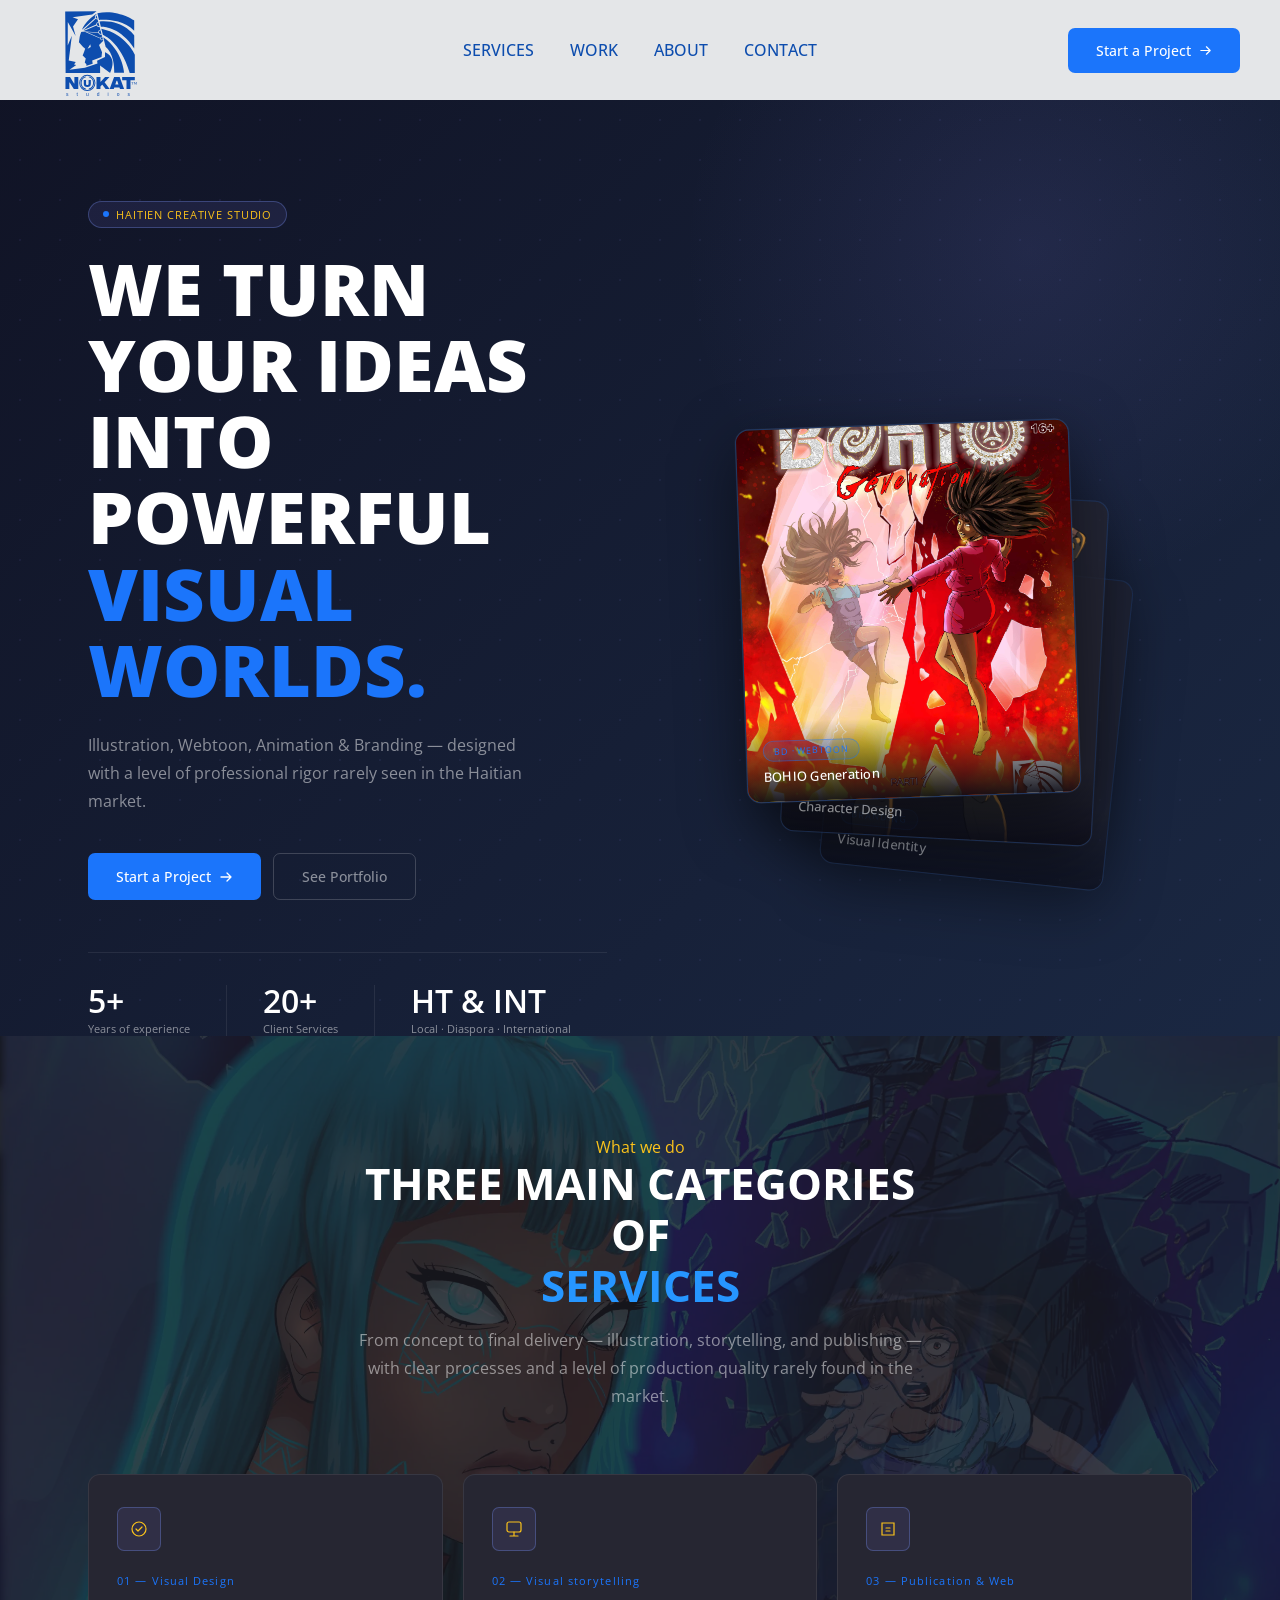
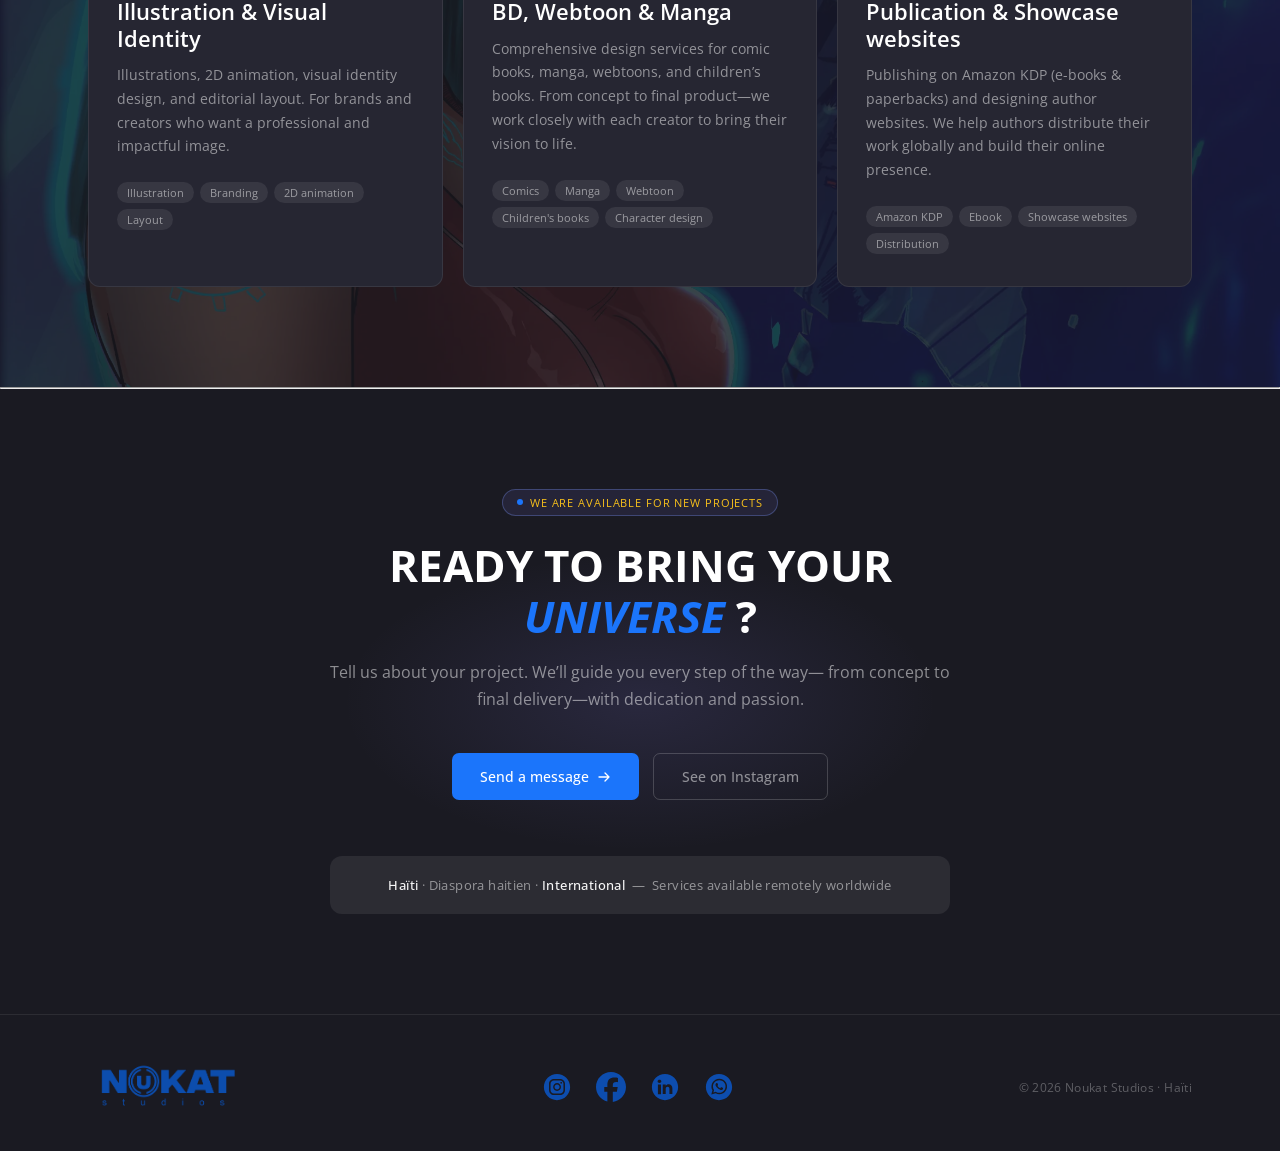
==== index.html @ 63d8387a "Update index.html" ====
<!DOCTYPE html>
<html lang="en">
    <head>
        <meta charset="UTF-8">
        <meta name="viewport" content="width=device-width, initial-scale=1.0">
        <meta name="author" content="Fritzner Richard">
        <title>Noukat studios</title>
        <link rel="icon" href="assets/icon/favicon_io/android-chrome-512x512.png" type="image/x-icon">
        <!-- ↓ ÉTAPE 1 : preconnect — dit au navigateur de se connecter
              à Google Fonts le plus tôt possible.
              Accélère le chargement de la police. -->
        <link rel="preconnect" href="https://fonts.googleapis.com">
        <link rel="preconnect" href="https://fonts.gstatic.com" crossorigin>

        <!-- ↓ ÉTAPE 2 : importe la police Open Sans avec les graisses
              dont tu as besoin.
              300 = light, 400 = normal, 500 = medium,
              600 = semibold, 700 = bold, 800 = extrabold -->
        <link href="https://fonts.googleapis.com/css2?family=Open+Sans:ital,wght@0,300;0,400;0,500;0,600;0,700;0,800;1,400;1,600&display=swap" rel="stylesheet">
        <link rel="stylesheet" href="css/stylesnoukat.css">
    </head>

    <body>

        <header>
          <nav class="navbar">

            <!-- ===================
                    GAUCHE — Logo 
                 =================== -->
            <div class="logo-nav-left">
                <a href="index.html">
                    <img src="assets/icon/Masque visionnaire Noukat studios-02.svg"
                         alt="Logo Noukat studios">
                </a>
            </div>
        
            <!-- ==========================
                   CENTRE — Liens desktop 
                 ========================== -->
            <ul class="nav-links">
                <li><a href="#services">Services</a></li>
                <li><a href="portfolio.html">Work</a></li>
                <li><a href="about.html">About</a></li>
                <li><a href="contact.html">Contact</a></li>
            </ul>
        
            <!-- =======================
                   DROITE — Bouton CTA 
                 ======================= -->
            <div class="nav-right">
                <a href="contact.html" class="btn btn-primary nav-btn">
                    Start a Project
                    <svg width="13" height="13" viewBox="0 0 14 14" fill="none">
                        <path d="M2 7h10M8 3l4 4-4 4"
                          stroke="currentColor" stroke-width="1.3"
                          stroke-linecap="round" stroke-linejoin="round"/>
                    </svg>
                </a>
            </div>
        
            <!-- BURGER ICON — mobile seulement -->
            <div class="menu-icon" onclick="openMenu()">☰</div>
        
            <!-- SIDEBAR MOBILE -->
            <ul class="sidebar">
                <li class="close-btn" onclick="closeMenu()">✕</li>
                <li><a href="#services">Services</a></li>
                <li><a href="portfolio.html">Portfolio</a></li>
                <li><a href="about.html">About</a></li>
                <li><a href="contact.html">Contact</a></li>
            </ul>
        
        </nav>
        </header>

        <script>
            function openMenu() {
                document.querySelector(".sidebar").style.right = "0";
            }

            function closeMenu() {
                document.querySelector(".sidebar").style.right = "-100%";
            }
        </script>

        <!-- ==============================
              HERO SECTION (THE MAIN PAGE
             ============================== -->
        <section class="hero" id="hero">
            <!-- VIDEO BACKGROUND — remplace hero-bg-image -->
       <div class="hero-video-bg">
          <video
           class="hero-video"
           autoplay
           muted
           loop
           playsinline>
           <!--
          autoplay  → démarre automatiquement
          muted     → OBLIGATOIRE pour autoplay dans les navigateurs modernes
          loop      → recommence en boucle
          playsinline → empêche le fullscreen automatique sur iPhone

          Ajoute plusieurs <source> pour la compatibilité.
          Le navigateur utilise le premier format qu'il supporte.
          Si aucun ne fonctionne, l'image de fond prend le relais.
            -->
            <source src="video/animation_1.webm" type="video/webm">
            <source src=""  type="video/mp4">
            <source src=""  type="video/mp4">
          </video>
        </div>
            <div class="hero-grid-bg"></div>
            <div class="hero-glow"></div>
        
            <div class="container" style="position: relative; z-index: 1; width: 100%;">
                <div class="hero-grid">
        
                    <!-- COLONNE GAUCHE -->
                    <div class="hero-left">
        
                        <div class="badge" style="margin-bottom: 22px;">
                            <span class="badge-dot"></span>
                            Haitien Creative studio
                        </div>
        
                        <h1 class="hero-h1">
                            We turn your ideas into powerful
                            <span style="color: var(--accent); font-style: bold;">visual worlds.</span>
                        </h1>
        
                        <p class="hero-sub">
                            Illustration, Webtoon, Animation & Branding —
                            designed with a level of professional rigor
                            rarely seen in the Haitian market.
                        </p>
        
                        <div class="hero-btns">
                            <a href="#" class="btn btn-primary">
                                Start a Project
                                <svg width="14" height="14" viewBox="0 0 14 14" fill="none">
                                    <path d="M2 7h10M8 3l4 4-4 4"
                                      stroke="currentColor" stroke-width="1.3"
                                      stroke-linecap="round" stroke-linejoin="round"/>
                                </svg>
                            </a>
                            <a href="#" class="btn btn-ghost">See Portfolio</a>
                        </div>
        
                        <div class="hero-stats">
                            <div class="stat">
                                <div class="stat-num">5+</div>
                                <div class="stat-label">Years of experience</div>
                            </div>
                            <div class="stat">
                                <div class="stat-num">20+</div>
                                <div class="stat-label">Client Services</div>
                            </div>
                            <div class="stat">
                                <div class="stat-num">HT &amp; INT</div>
                                <div class="stat-label">Local · Diaspora · International</div>
                            </div>
                        </div>
        
                    </div>


                    <!-- SHOWCASE CARDS — panneau animé style studio -->
<div class="showcase-stack">

  <div class="showcase-card card-1">
      <img src="image/illustration/COVER_1_generation-BOHIO-final.webp"
           alt="BOHIO Generation">
      <div class="showcase-label">
          <span class="sc-tag">BD · Webtoon</span>
          <p class="sc-title">BOHIO Generation</p>
      </div>
  </div>

  <div class="showcase-card card-2">
      <img src="image/illustration/character_design_Sabrina.webp"
           alt="Character Design">
      <div class="showcase-label">
          <span class="sc-tag">Illustration</span>
          <p class="sc-title">Character Design</p>
      </div>
  </div>

  <div class="showcase-card card-3">
      <img src="image/design/Logo_brand_Orizen-05.webp"
           alt="Branding">
      <div class="showcase-label">
          <span class="sc-tag">Branding</span>
          <p class="sc-title">Visual Identity</p>
      </div>
  </div>

</div>
        
                    <!-- COLONNE DROITE — Artwork 
                    <div class="hero-right">
                        <div class="hero-art-frame">

                             L'IMAGE PRINCIPALE — remplace le placeholder
                            <img src="image/illustration/COVER_1_generation-BOHIO-final.webp"
                                alt="BOHIO Generation — Noukat Studios"
                                class="hero-artwork">
                        </div>
                    </div> -->
        
                </div>
            </div>
        </section>

         <!-- ==================
                   SERVICES 
              ================== -->
          <section class="section services-section" id="services">
            <div class="section-bg services-bg"></div>
            <div class="container">

                <div class="section-header">
                    <p class="section-label">What we do</p>
                    <h2 class="title-lg">
                        Three main categories of <br>
                        <span class="accent-italic">Services</span>
                    </h2>
                    <p class="section-desc">
                        From concept to final delivery — illustration, storytelling, 
                        and publishing — with clear processes and a level 
                        of production quality rarely found in the market.
                    </p>
                </div>

                <div class="services-grid">

                    <!-- SERVICE 1 -->
                     <div class="service-card">
                        <div class="service-icon">
                            <svg width="20" height="20" viewBox="0 0 20 20" fill="none">
                                <circle cx="10" cy="10" r="7" stroke="#fbc31b" stroke-width="1.2"/>
                                <path d="M7 10l2 2 4-4" stroke="#fbc31b" stroke-width="1.2"
                                  stroke-linecap="round" stroke-linejoin="round"/>
                              </svg>
                        </div>
                        <p class="service-number">01 — Visual Design</p>
                        <h3 class="service-title">Illustration &amp; Visual Identity</h3>
                        <p class="service-desc">
                            Illustrations, 2D animation, visual identity design, 
                            and editorial layout. For brands and creators who want 
                            a professional and impactful image.
                        </p>
                        <div class="service-tags">
                            <span class="service-tag">Illustration</span>

                            <span class="service-tag">Branding</span>

                            <span class="service-tag">2D animation</span>

                            <span class="service-tag">Layout</span>
                        </div>
                     </div>

                     <!-- SERVICE 2 -->
<div class="service-card">
    <div class="service-icon">
        <svg width="20" height="20" viewBox="0 0 20 20" fill="none">
            <rect x="3" y="3" width="14" height="10" rx="2"
              stroke="#fbc31b" stroke-width="1.2"/>
            <path d="M6 17h8M10 13v4" stroke="#fbc31b" stroke-width="1.2"
              stroke-linecap="round"/>
        </svg>
    </div>

    <p class="service-number">02 — Visual storytelling</p>
    <h3 class="service-title">BD, Webtoon & Manga</h3>

    <p class="service-desc">
        Comprehensive design services for comic books, manga, webtoons, and children’s books.
        From concept to final product—we work closely with each creator
        to bring their vision to life.
    </p>

    <div class="service-tags">
        <span class="service-tag">Comics</span>
        <span class="service-tag">Manga</span>
        <span class="service-tag">Webtoon</span>
        <span class="service-tag">Children's books</span>
        <span class="service-tag">Character design</span>
    </div>
</div>

            <!-- SERVICE 3 -->
            <div class="service-card">
                <div class="service-icon">
                  <svg width="20" height="20" viewBox="0 0 20 20" fill="none">
                    <path d="M4 4h12v12H4z" stroke="#fbc31b" stroke-width="1.2" rx="2"/>
                    <path d="M8 9h4M8 12h4" stroke="#fbc31b" stroke-width="1.2"
                      stroke-linecap="round"/>
                  </svg>
                </div>
                <p class="service-number">03 — Publication &amp; Web</p>
                <h3 class="service-title">Publication &amp; Showcase websites</h3>
                <p class="service-desc">
                    Publishing on Amazon KDP (e-books &amp; paperbacks) and designing
                    author websites. We help authors distribute their work
                    globally and build their online presence.
                </p>
                <div class="service-tags">
                  <span class="service-tag">Amazon KDP</span>
                  <span class="service-tag">Ebook</span>
                  <span class="service-tag">Showcase websites</span>
                  <span class="service-tag">Distribution</span>
                </div>
              </div>
       
            </div>
          </div>
        </section>


        <hr class="divider">


     <!-- ===========
              CTA
          =========== -->
          <section class="section cta-section" id="contact">
            <div class="cta-glow"></div>
            <div class="container">
              <div class="cta-inner">
                <div class="badge" style="margin: 0 auto 24px; display: flex; width: fit-content;">
                  <span class="badge-dot"></span>
                  We are available for new projects
                </div>
                <h2 class="title-lg">
                    Ready to bring your
                  <span class="accent italic">Universe</span> ?
                </h2>
                <p class="cta-sub">
                    Tell us about your project. We’ll guide you every step of the way—
                    from concept to final delivery—with dedication and passion.
                </p>
                <div class="cta-btns">
                  <a href="mailto:contact@noukatstudios.com" class="btn btn-primary">
                    Send a message
                    <svg width="14" height="14" viewBox="0 0 14 14" fill="none">
                      <path d="M2 7h10M8 3l4 4-4 4"
                        stroke="currentColor" stroke-width="1.3"
                        stroke-linecap="round" stroke-linejoin="round"/>
                    </svg>
                  </a>
                  <a href="https://www.instagram.com/noukat_studios/"
                     target="_blank"
                     class="btn btn-ghost">
                    <!--
                      target="_blank" → ouvre le lien dans un
                      NOUVEL onglet du navigateur.
                    -->
                    See on Instagram
                  </a>
                </div>
         
                <!-- Zone géographique -->
                <div class="geo-strip">
                  <strong>Haïti</strong> · Diaspora haitien ·
                  <strong>International</strong> &nbsp;—&nbsp;
                  Services available remotely worldwide
                </div>
         
              </div>
            </div>
          </section>


<!-- ══════════════════════════════════════
       7. FOOTER
       <footer> = pied de page.
       Balise sémantique reconnue par les
       navigateurs et Google.
  ══════════════════════════════════════ -->
  <footer class="footer">
    <div class="container">
      <div class="footer-inner">

        <!-- LOGO a gauche -->
        <div class="footer-logo">
          <img src="assets/icon/new logo Noukat studio-01.png" alt="logo noukat studios" class="footer-logo-img">
        </div>

        <!-- Liens au centre -->
        <nav class="footer-links">
          <a href="https://www.instagram.com/noukat_studios/" class="social-link"><img src="assets/icon/Icon_social_media-ig.svg" alt="logo IG" width="40"></a>
          <a href="https://www.facebook.com/noukatstudios/" class="social-link"><img src="assets/icon/facebook-app-round-icon-01.svg" alt="logo FB" width="34"></a>
          <a href="https://www.linkedin.com/company/noukat-studios/?viewAsMember=true" class="social-link"><img src="assets/icon/Icon_social_media-linkedin.svg" alt="logo linkedin" width="40"></a>
          <a href="https://wa.me/c/50938604335" class="social-link"><img src="assets/icon/Icon_social_media-whatsapp.svg" alt="logo whatsapp" width="40"></a>
        </nav>

        <!-- Copy a droite -->
        <p class="footer-copy">
          &copy; 2026 Noukat Studios · Haïti
          <!--
            &copy; = le symbole copyright ©
            C'est une entité HTML spéciale.
          -->
        </p>
 
      </div>
    </div>
   </footer>
        
  </body>

</html>
---- css/stylesnoukat.css ----
/* VARIABLES — à mettre EN PREMIER dans le CSS */
:root {
    --bg:         #1a1a22;
    --bg2:        #22222b;
    --bg3:        #262632;
    --accent:     #1b75fb;
    --accent-dim: rgba(127, 119, 221, 0.12);
    --accent-mid: rgba(112, 139, 228, 0.35);
    --white:      #ffffff;
    --text:       rgba(255, 255, 255, 0.956);
    --muted:      rgba(255, 255, 255, 0.50);
    --faint:      rgba(255, 255, 255, 0.08);
    --font-title: 'Open Sans', 'Helvetica Neue', Arial, sans-serif;
    --font-body:  Open Sans, sans-serif;
    --radius:     12px;
    --radius-sm:  7px;
}

* {
    margin: 0;
    padding: 0;
    box-sizing: border-box;
}


/* NAVBAR FIX */

.navbar .container {
    position: relative;
    z-index: 1;
}

/* NAVBAR */
.navbar {
  position: fixed;
  top: 0;
  left: 0;
  width: 100%;
  height: 100px;
  display: flex;
  justify-content: space-between;  /* logo | centre | bouton */
  align-items: center;
  background-color: #e4e6e8;
  padding: 0 2.5rem;
  z-index: 1000;
}

/* LOGO GAUCHE */
.logo-nav-left img {
  height: 120px;
  width: auto;
  display: block;
  transition: transform 0.3s ease;
}

.logo-nav-left img:hover {
  transform: rotate(-5deg);
}

/* LIENS CENTRE — position absolute pour centrage parfait */
.nav-links {
  position: absolute;
  left: 50%;
  transform: translateX(-50%);
  display: flex;
  gap: 36px;
  list-style: none;
}

.nav-links a {
  text-decoration: none;
  color: #0d4dae;
  font-size: 1rem;
  font-weight: 500;
  text-transform: uppercase;
  transition: color 0.3s ease;
  position: relative;
  padding-bottom: 4px;
}

/* Underline animé — CORRECTION du bug 6 */
.nav-links a::after {
  content: "";
  position: absolute;
  left: 0;
  bottom: -3px;
  width: 0%;
  height: 2px;
  background: #1b75fb;
  transition: width 0.3s ease;   /* ← width sur ::after, pas sur a */
}

.nav-links a:hover {
  color: #1b75fb;
}

.nav-links a:hover::after {
  width: 100%;                    /* ← s'anime sur ::after */
}

/* BOUTON DROITE */
.nav-right {
  display: flex;
  align-items: center;
}



/* MENU ICON (burger) */
.menu-icon {
    font-size: 2.5rem;
    cursor: pointer;
    display: none; /*  cache sur desktop */
    color: #0d4dae;
}

/* SIDEBAR MOBILE */
.sidebar {
    position: fixed;
    top: 0;
    right: -100%; /* chache par defaut */
    height: 100vh;
    width: 250px;

    background-color: #2696ff;
    backdrop-filter: blur(10px);

    display: flex;
    flex-direction: column;
    padding: 2rem;
    gap: 2rem;

    transition: 0.3s;
    z-index: 999;
}

.sidebar li {
    text-decoration: none;
    list-style: none;
}

.sidebar a {
    text-decoration: none;
    text-transform: uppercase;
    color: #b3e4ff;
    font-size: 1.8rem;
}

/* BOUTON CLOSE */
.close-btn {
    font-size: 2rem;
    cursor: pointer;
    align-self: flex-end;
    color: #b3e4ff;
}

.sidebar li a:hover {
    color: #0d4dae;
}


/* espace pour eviter que le contenu soit cache sous navbar */
body {
    padding-top: 100px;         /* ← même valeur que height de la navbar */
    background-color: var(--bg);
    color: var(--text);
    font-family: var(--font-body);
}

/* ===================
      MOBILE VERSION 
   =================== */
@media (max-width: 768px) {

    .nav-links {
        display: none; /* cache menu desktop */
    }

    .menu-icon {
        display: block; /* affiche burger */
    }

    .logo-nav-left img {
        height: 70px;  /* <- Le logo reduit sur mobile */
        width: auto;
        transform: rotate(-5deg);
    }

    .nav-right {
      display: none;  /* <- cache le bouton CTA sur mobile */
    }

}


/* ============================
           SECTION HERO
   ============================*/

   .hero .container {
    position: relative;
    z-index: 1;
   }

   .hero {
    min-height: 100vh;
    padding-top: 100px;        /* ← doit correspondre à ta navbar de 100px */
    display: flex;
    align-items: center;
    position: relative;
    overflow: hidden;
    background: var(--bg);     /* ← fond sombre indispensable */
}

/* ══════════════════════════
   VIDEO BACKGROUND HERO
   ══════════════════════════ */

   .hero-video-bg {
    position: absolute;
    inset: 0;              /* couvre toute la section hero */
    z-index: 0;
    overflow: hidden;
}

.hero-video {
    width: 100%;
    height: 100%;
    object-fit: cover;
    /*
        object-fit: cover → la vidéo remplit tout l'espace
        sans se déformer, comme background-size: cover
        pour une image.
    */
    object-position: center;

    /* FILTRE : assombrit + donne une teinte bleue */
    filter:
        brightness(0.35)
        saturate(1.4)
        hue-rotate(20deg);
    /*
        brightness(0.35) → réduit la luminosité à 35%
                           pour que le texte reste lisible
        saturate(1.4)    → intensifie les couleurs
        hue-rotate(200deg) → décale les couleurs vers le bleu
                             0° = normal, 120° = vert, 240° = bleu
    */

    pointer-events: none;
    /* La souris "passe à travers" la vidéo */
}

/* FALLBACK — si la vidéo ne se charge pas,
   un fond sombre avec teinte bleue s'affiche */
.hero-video-bg::after {
    content: "";
    position: absolute;
    inset: 0;
    background: linear-gradient(
        135deg,
        rgba(10, 15, 40, 0.6) 0%,
        rgba(27, 117, 251, 0.15) 100%
    );
    pointer-events: none;
}

/* MOBILE — désactive la vidéo sur petit écran
   pour économiser la bande passante */
@media (max-width: 768px) {
    .hero-video {
        display: none;
    }

    .hero-video-bg {
        background: var(--bg);
    }
}

   .hero-grid-bg {
    position: absolute;
    inset: 0;
    background-image: radial-gradient(circle, rgba(127,119,221,0.08) 1px, transparent 1px);
    background-size: 40px 40px;
    pointer-events: none; /* pointer-events: none = l'element ne capte pas
                             les clics. la souris "passe a traverts". */
   }

   .hero-glow {
    position: absolute;
    top: -200px;
    right: -100px;
    width: 700px;
    height: 700px;
    border-radius: 50%;
    background: radial-gradient(circle, rgba(127, 119, 221, 0.12) 0%, transparent 70%);
    pointer-events: none;
   }

   /* Layout deux colonnes du hero */
   .hero-grid {
    display: grid;
    grid-template-columns: 1fr 1fr; /* 1fr 1fr = deux colonnes qui se partagent
                                       l'espace disponible a parts egales.
                                        fr = "fraction" de l'espace disponible. */
    gap: 60px;
    align-items: center;
    width: 100%;
   }

   .hero-stats {
    display: grid;
    grid-template-columns: repeat(3, auto);
    gap: 0;
    border-top: 0.5px solid var(--faint);
    padding-top: 32px;
    width: fit-content;
}

   .hero-left {
    animation: fadeInUp 0.8s ease both;
   }

   .hero-tagline {
    font-size: 13px;
    letter-spacing: 0.1rem;
    text-transform: uppercase;
    color: var(--muted);
    margin-bottom: 20px;
    font-weight: 300;
   }

   .hero-h1 {
    font-family: var(--font-title);
    font-size: clamp(40px, 6vw, 72px);
    font-weight: 800;
    text-transform: uppercase;
    line-height: 1.06;
    color: var(--white);
    margin-bottom: 24px;
   }
   
   .hero-sub {
    font-size: 16px;
    color: var(--muted);
    line-height: 1.75;
    max-width: 460px;
    margin-bottom: 38px;
  }

  /* IMAGE HERO — couvre tout le cadre */
.hero-artwork {
    position: absolute;  /* se superpose au fond du cadre */
    top: 0;
    left: 0;
    width: 100%;
    height: 100%;
    object-fit: cover;   /* ← remplit le cadre sans déformer l'image */
    object-position: center top;  /* ← cadre sur le haut de l'image */
    border-radius: 12px;
}

  .hero-btns {
    display: flex;
    gap: 12px;
    flex-wrap: wrap; /* flex-wrap: wrap → si pas assez de place,
                        les éléments passent à la ligne suivante */
    margin-bottom: 52px;
  }

  /* BOUTONS */
.btn {
    display: inline-flex;
    align-items: center;
    gap: 8px;
    padding: 13px 28px;
    border-radius: 7px;
    font-size: 14px;
    font-weight: 500;
    cursor: pointer;
    transition: all 0.25s ease;
    border: none;
    text-decoration: none;
}

.btn-primary {
    background: var(--accent);
    color: #fff;
}

.btn-primary:hover {
    background: #f89810;
    transform: translateY(-2px);
}

.btn-ghost {
    background: transparent;
    color: var(--muted);
    border: 0.5px solid rgba(255,255,255,0.18);
}

.btn-ghost:hover {
    color: var(--white);
    border-color: rgba(255,255,255,0.45);
    transform: translateY(-2px);
}

/* STATS */
.stat {
    padding: 0 36px 0 0;
    border-right: 0.5px solid var(--faint);
    margin-right: 36px;
}

.stat:last-child {
    border-right: none;
    margin-right: 0;
}

.stat-num {
    font-size: 32px;
    font-weight: 600;
    color: var(--white);
    line-height: 1;
}

.stat-label {
    font-size: 11px;
    color: var(--muted);
    margin-top: 4px;
}

/* HERO RIGHT — Colonne artwork */
.hero-right {
    display: flex;
    justify-content: center;
    align-items: center;
    position: relative;
}

.hero-art-frame {
    width: 100%;
    max-width: 460px;
    aspect-ratio: 3 / 4;
    border-radius: 12px;
    border: 0.5px solid rgba(127,119,221,0.25);
    background: #16161d;
    display: flex;
    align-items: center;
    justify-content: center;
    flex-direction: column;
    gap: 12px;
    position: relative;
    overflow: hidden;
}

.art-placeholder-text {
    font-size: 13px;
    color: var(--muted);
    text-align: center;
    padding: 0 32px;
}

.art-placeholder-icon {
    width: 56px;
    height: 56px;
    border-radius: 50%;
    background: var(--accent-dim);
    border: 1px solid var(--accent-mid);
    display: flex;
    align-items: center;
    justify-content: center;
}

/* FLOATING CARDS 
.floating-card {
    position: absolute;
    background: rgba(54, 54, 70, 0);
    border: 0.5px solid rgb(55, 225, 255);
    border-radius: 7px;
    padding: 10px 14px;
    backdrop-filter: blur(10px);
}

.floating-card.top-right {
    top: 20px;
    right: -20px;
}

.floating-card.bottom-left {
    bottom: 28px;
    left: -20px;
}

.fc-title {
    font-size: 12px;
    font-weight: 500;
    color: #fbc31b;
    margin-bottom: 2px;
}

.fc-sub {
    font-size: 11px;
    color: var(--muted);
}
    */

/* BADGE */
.badge {
    display: inline-flex;
    align-items: center;
    gap: 7px;
    background: var(--accent-dim);
    border: 0.5px solid var(--accent-mid);
    border-radius: 99px;
    padding: 5px 14px;
    font-size: 11px;
    letter-spacing: 0.08em;
    text-transform: uppercase;
    color: #fbc31b;   /* #1b75fb */
}

.badge-dot {
    width: 6px;
    height: 6px;
    border-radius: 50%;
    background: var(--accent);
}

/* CONTAINER */
.container {
    max-width: 1160px;
    margin: 0 auto;
    padding: 0 28px;
}

@keyframes fadeInUp {
    from {
        opacity: 0;
        transform: translateY(28px);
    }
    to {
        opacity: 1;
        transform: translateY(0);
    }
}

/* =====================
      SECTION SERVICES 
   ===================== */
   .section {
    padding: 100px 0;
   }

   .section-header {
    text-align: center;
    max-width: 580px;
    margin: 0 auto 64px;
   }

   .section-label {
    color: #fbc31b;
   }

   .accent-italic {
    color: #2696ff;
   }

   .section-header .title-lg {
    margin-bottom: 16px;
   }

   .section-desc {
    font-size: 16px;
    color: var(--muted);
    line-height: 1.75;
   }


   /* TITRES DE SECTION */
.title-lg {
  font-family: var(--font-title);
  font-size: clamp(28px, 4vw, 44px);
  font-weight: 700;
  text-transform: uppercase;
  line-height: 1.15;
  color: var(--white);
  margin-bottom: 16px;
}

.accent {
  color: var(--accent);
}

.italic {
  font-style: italic;
}


   .services-section {
    position: relative;
    overflow: hidden;
   }

   .services-section .container {
    position: relative;
    z-index: 1;
   }

   .services-bg {
    position: absolute;
    inset: 0;
    background-image: url(../image/illustration/new_illustration_cover.webp);
    opacity: 0.19; /* Controle la visibiliter */
    background-size: cover;
    background-position: center;
    z-index: 0;
   }

   /* GRILLE DE 3 CARTES SERVICES */
   .services-grid {
    display: grid;
    grid-template-columns: repeat(3, 1fr); /* repeat (3, 1fr) = 3 colonnes egales.
                                               equivalent a ecrire "1fr 1fr 1fr". */
    gap: 20px;
   }

   .service-card {
    background: var(--bg3);
    border: 0.5px solid var(--faint);
    border-radius: var(--radius);
    padding: 32px 28px;
    transition: border-color 0.3s, transform 0.3s;
    cursor: default;
   }

   .service-card:hover {
    border-color: var(--accent-mid);
    transform: translateY(-4px);
   }

   .service-icon {
    width: 44px;
    height: 44px;
    border-radius: var(--radius-sm);
    background: var(--accent-dim);
    border: 0.5px solid var(--accent-mid);
    display: flex;
    align-items: center;
    justify-content: center;
    margin-bottom: 22px;
   }

   .service-number {
    font-family: var(--font-title);
    font-size: 11px;
    color: var(--accent);
    letter-spacing: 0.1em;
    margin-bottom: 10px;
   }

   .service-title {
    font-family: var(--font-title);
    font-size: 22px;
    font-weight: 600;
    color: var(--white);
    margin-bottom: 12px;
    line-height: 1.2;
   }

   .service-desc {
    font-size: 14px;
    color: var(--muted);
    line-height: 1.7;
    margin-bottom: 24px;
  }

  .service-tags {
    display: flex;
    flex-wrap: wrap;
    gap: 6px;
  }

  .service-tag {
    padding: 3px 10px;
    background: var(--faint);
    border-radius: 99px;
    font-size: 11px;
    color: var(--muted);
  }


  /* ============================
           SECTION A PROPOS
     ============================ */
     .about-section .container {
      position: relative;
      z-index: 1;
  }

   .about {
      background: var(--bg2);
      border-top: 0.5px solid var(--faint);
      border-bottom: 0.5px solid var(--faint);
    }

   .about-section {
      position: relative;
      overflow: hidden;
  }
  
  .about-bg {
      position: absolute;
      inset: 0;
      background-image: 
          linear-gradient(rgba(17,17,22,0.9), rgba(17,17,22,0.95)),
          url("../image/background/about-bg.webp");
      background-size: cover;
      background-position: center;
      z-index: 0;
  }
 
    .about-grid {
      display: grid;
      grid-template-columns: 1fr 1fr;
      gap: 80px;
      align-items: center;
    }
 
    .about-left .title-lg {
      margin-bottom: 20px;
    }
 
    .about-text {
      font-size: 15px;
      color: var(--muted);
      line-height: 1.8;
      margin-bottom: 16px;
    }
 
    .about-uvp {
      margin-top: 32px;
      padding: 24px;
      background: var(--accent-dim);
      border: 0.5px solid var(--accent-mid);
      border-radius: var(--radius);
      border-left: 3px solid var(--accent);
    }
 
    .uvp-text {
      font-family: var(--font-title);
      font-size: 18px;
      font-style: italic;
      color: var(--white);
      line-height: 1.5;
    }
 
    /* Valeurs clés à droite */
    .about-values {
      display: flex;
      flex-direction: column;
      /* flex-direction: column → les enfants s'empilent
         verticalement (au lieu de la ligne par défaut) */
      gap: 4px;
    }
 
    .value-item {
      display: flex;
      align-items: flex-start;
      /* flex-start → aligne en haut (et non au centre) */
      gap: 18px;
      padding: 22px;
      background: var(--bg3);
      border: 0.5px solid var(--faint);
      border-radius: var(--radius);
      transition: border-color 0.25s;
    }
 
    .value-item:hover {
      border-color: var(--accent-mid);
    }
 
    .value-num {
      font-family: var(--font-title);
      font-size: 28px;
      font-weight: 600;
      color: var(--accent);
      line-height: 1;
      min-width: 36px;
    }
 
    .value-content {}
 
    .value-title {
      font-size: 14px;
      font-weight: 500;
      color: var(--white);
      margin-bottom: 4px;
    }
 
    .value-desc {
      font-size: 13px;
      color: var(--muted);
      line-height: 1.6;
    }


    /* ══════════════════════════════════════════════════
     5. SECTION CLIENTS CIBLES (PERSONAS)
  ══════════════════════════════════════════════════ */
  .personas-grid {
      display: grid;
      grid-template-columns: repeat(3, 1fr);
      gap: 20px;
    }
 
    .persona-card {
      background: var(--bg3);
      border: 0.5px solid var(--faint);
      border-radius: var(--radius);
      padding: 28px;
      transition: border-color 0.3s, transform 0.3s;
    }
 
    .persona-card:hover {
      border-color: var(--accent-mid);
      transform: translateY(-4px);
    }
 
    .persona-avatar {
      width: 48px;
      height: 48px;
      border-radius: 50%;
      background: var(--accent-dim);
      border: 1px solid var(--accent-mid);
      display: flex;
      align-items: center;
      justify-content: center;
      margin-bottom: 18px;
      font-family: var(--font-title);
      font-size: 18px;
      color: var(--accent);
    }
 
    .persona-type {
      font-size: 11px;
      letter-spacing: 0.1em;
      text-transform: uppercase;
      color: var(--accent);
      margin-bottom: 8px;
    }
 
    .persona-title {
      font-family: var(--font-title);
      font-size: 20px;
      font-weight: 600;
      color: var(--white);
      margin-bottom: 12px;
    }
 
    .persona-desc {
      font-size: 13px;
      color: var(--muted);
      line-height: 1.7;
      margin-bottom: 18px;
    }
 
    .persona-needs {
      display: flex;
      flex-direction: column;
      gap: 6px;
    }
 
    .need-item {
      display: flex;
      align-items: center;
      gap: 8px;
      font-size: 12px;
      color: var(--muted);
    }
 
    .need-dot {
      width: 4px;
      height: 4px;
      border-radius: 50%;
      background: var(--accent);
      flex-shrink: 0;
      /* flex-shrink: 0 → le point ne rétrécit jamais */
    }
 
 
    /* ══════════════════════════════════════════════════
       6. SECTION CTA (APPEL À L'ACTION)
    ══════════════════════════════════════════════════ */
    .cta-section {
      text-align: center;
      position: relative;
      overflow: hidden;
    }
 
    .cta-glow {
      position: absolute;
      top: 50%;
      left: 50%;
      transform: translate(-50%, -50%);
      /*
        transform: translate(-50%, -50%) →
        déplace l'élément de -50% de SA PROPRE taille.
        Combiné avec top:50% left:50%, ça centre parfaitement.
      */
      width: 600px;
      height: 300px;
      border-radius: 50%;
      background: radial-gradient(
        ellipse,
        rgba(127, 119, 221, 0.15) 0%,
        transparent 70%
      );
      pointer-events: none;
    }
 
    .cta-inner {
      position: relative;
      max-width: 620px;
      margin: 0 auto;
    }
 
    .cta-inner .title-lg {
      margin-bottom: 18px;
    }
 
    .cta-sub {
      font-size: 16px;
      color: var(--muted);
      margin-bottom: 40px;
      line-height: 1.7;
    }
 
    .cta-btns {
      display: flex;
      gap: 14px;
      justify-content: center;
      flex-wrap: wrap;
    }
 
    /* Zone géographique */
    .geo-strip {
      margin-top: 56px;
      padding: 20px;
      background: var(--faint);
      border-radius: var(--radius);
      font-size: 13px;
      color: var(--muted);
      letter-spacing: 0.03em;
      text-align: center;
    }
 
    .geo-strip strong {
      color: var(--text);
      font-weight: 500;
    }


    /* ══════════════════════════════════════════════════
         7. FOOTER
      ══════════════════════════════════════════════════ */
      .footer {
        border-top: 0.5px solid var(--faint);
        padding: 40px 0 32px;
      }
   
      .footer-inner {
        display: flex;
        align-items: center;
        justify-content: space-between;
        flex-wrap: wrap;
        gap: 20px;
      }
   
      .footer-logo {
        font-family: var(--font-title);
        font-size: 16px;
        color: var(--white);
        letter-spacing: 0.05em;
      }

      .footer-logo-img {
        width: 170px;
        height: auto;
        display: block;
    }
   
      .footer-links {
        display: flex;
        gap: 24px;
      }

      .social-link {
        display: inline-flex;
        transition: transform 0.3s ease;
    }
    
    .social-link:hover { transform: translateY(-4px); }
    
    .social-link img {
        width: 30px;
        height: 30px;
        transition: filter 0.3s ease;
    }
    
    .social-link:hover img {
        filter: brightness(0) invert(1);
    }
    
    .footer-copy {
        font-size: 12px;
        color: rgba(255,255,255,0.3);
        letter-spacing: 0.03em;
    }
   
   
      /* ══════════════════════════════════════════════════
         ANIMATIONS
         @keyframes définit les étapes d'une animation.
      ══════════════════════════════════════════════════ */
      @keyframes fadeInUp {
        /*
          from → état de DÉPART de l'animation
          to   → état de ARRIVÉE de l'animation
        */
        from {
          opacity: 0;
          /* opacity: 0 → invisible */
          transform: translateY(28px);
          /* décalé de 28px vers le bas */
        }
        to {
          opacity: 1;
          /* opacity: 1 → visible */
          transform: translateY(0);
          /* revient à sa position normale */
        }
      }
   
      @keyframes pulse {
        0%, 100% { opacity: 1; }
        50% { opacity: 0.5; }
        /*
          Le point du badge "pulse" entre opacité 1 et 0.5.
          0%=début, 50%=milieu, 100%=fin (=début car en boucle)
        */
      }
   
      .badge-dot {
        animation: pulse 2s ease-in-out infinite;
        /*
          "infinite" → l'animation se répète à l'infini.
        */
      }
   
   
      /* ══════════════════════════════════════════════════
         RESPONSIVE — MEDIA QUERIES
         Adapte la page aux différents écrans.
   
         @media (max-width: 768px) → s'applique uniquement
         si la largeur de l'écran est ≤ 768px (tablettes/mobile)
      ══════════════════════════════════════════════════ */




      @media (max-width: 900px) {
        .services-grid,
        .personas-grid {
          grid-template-columns: 1fr;
          /* sur petit écran : 1 seule colonne */
        }
      }
   
      @media (max-width: 768px) {
        .hero-grid,
        .about-grid {
          grid-template-columns: 1fr;
          /* une seule colonne sur mobile */
          gap: 40px;
        }

        .footer-logo-img {
          width: 120px;
      }
   
        .hero-right {
          display: none;
          /* cache l'artwork sur mobile pour gagner de la place */
        }
   
        .nav-links {
          display: none;
          /* cache les liens nav sur mobile */
        }
   
        .hero-stats {
          grid-template-columns: repeat(3, auto);
        }
   
        .footer-inner {
          flex-direction: column;
          text-align: center;
        }
   
        .footer-links {
          justify-content: center;
          transition: 0.3s ease;
        }
        .footer-links:hover {
            color: #e4e6e8;
        }

        .footer-copy {
          font-size: 12px;
          color: rgba(255, 255, 255, 0.35);
          letter-spacing: 0.03em;
      }

      }


      /* ══════════════════════════════════════════════════
   SHOWCASE CARDS — fiches animées style studio
   ══════════════════════════════════════════════════ */

/* PILE DE 3 CARTES — version Hero et About */
.showcase-stack {
  position: relative;
  width: 100%;
  max-width: 380px;
  height: 480px;
  margin: 0 auto;
}

/* CHAQUE CARTE dans la pile */
.showcase-card {
  position: absolute;
  border-radius: 14px;
  overflow: hidden;
  border: 1px solid rgba(27, 117, 251, 0.25);
  background: var(--bg3);
  box-shadow:
      0 20px 60px rgba(0, 0, 0, 0.5),
      0 0 0 0.5px rgba(255, 255, 255, 0.06);
  /*
      box-shadow multiple : on peut en empiler.
      Virgule = nouvelle ombre.
      La première donne la profondeur.
      La deuxième est un contour très fin.
  */
  transition: transform 0.4s ease, box-shadow 0.4s ease;
  cursor: pointer;
}

/* IMAGES dans les cartes */
.showcase-card img {
  width: 100%;
  height: 100%;
  object-fit: cover;
  display: block;
  transition: transform 0.5s ease;
}

.showcase-card:hover img {
  transform: scale(1.04);
}

/* ÉTIQUETTE en bas de chaque carte */
.showcase-label {
  position: absolute;
  bottom: 0;
  left: 0;
  right: 0;
  padding: 16px;
  background: linear-gradient(
      to top,
      rgba(10, 10, 20, 0.92) 0%,
      transparent 100%
  );
  /*
      linear-gradient to top → fond sombre en bas,
      transparent vers le haut.
      Donne lisibilité au texte sans cacher l'image.
  */
}

.sc-tag {
  display: inline-block;
  font-size: 9px;
  letter-spacing: 0.1em;
  text-transform: uppercase;
  color: var(--accent);
  background: rgba(27, 117, 251, 0.15);
  border: 0.5px solid rgba(27, 117, 251, 0.4);
  border-radius: 99px;
  padding: 3px 10px;
  margin-bottom: 6px;
}

.sc-title {
  font-size: 13px;
  font-weight: 500;
  color: var(--white);
  letter-spacing: 0.02em;
}

/* ══ POSITIONNEMENT DES 3 CARTES ══════════════════

 card-3 (derrière)  → décalée en bas à droite
 card-2 (milieu)    → légèrement décalée
 card-1 (devant)    → position principale

 L'effet de profondeur vient du décalage
 et de la rotation légère de chaque carte.
*/

.card-3 {
  width: 75%;
  height: 65%;
  bottom: 0;
  right: 0;
  transform: rotate(6deg) translateY(20px);
  opacity: 0.6;
  z-index: 1;
  /* Animation au chargement de la page */
  animation: cardReveal3 0.8s 0.6s ease both;
}

.card-2 {
  width: 82%;
  height: 72%;
  bottom: 30px;
  right: 20px;
  transform: rotate(3deg) translateY(10px);
  opacity: 0.8;
  z-index: 2;
  animation: cardReveal2 0.8s 0.3s ease both;
}

.card-1 {
  width: 88%;
  height: 78%;
  bottom: 60px;
  left: 0;
  transform: rotate(-2deg);
  z-index: 3;
  animation: cardReveal1 0.8s 0s ease both;
}

/* Hover sur la pile : les cartes s'écartent */
.showcase-stack:hover .card-1 {
  transform: rotate(-4deg) translateY(-8px);
  box-shadow: 0 30px 80px rgba(0, 0, 0, 0.6);
}

.showcase-stack:hover .card-2 {
  transform: rotate(5deg) translateY(5px) translateX(15px);
}

.showcase-stack:hover .card-3 {
  transform: rotate(10deg) translateY(20px) translateX(20px);
  opacity: 0.75;
}

/* ══ VERSION ABOUT ════════════════════════════════
 Dans About, la pile est intégrée à la grille.
 On remplace about-values par showcase-stack
 en gardant les mêmes proportions.
*/
.about-stack {
  height: 420px;
  max-width: 340px;
  align-self: center;
}

/* ══ BANDE STRIP PORTFOLIO ══════════════════════ */
.showcase-strip {
  display: grid;
  grid-template-columns: repeat(4, 1fr);
  gap: 12px;
  padding: 32px 0 40px;
  max-width: 1300px;
  margin: 0 auto;
  padding-left: 28px;
  padding-right: 28px;
  border-bottom: 0.5px solid var(--faint);
}

/* Dans la bande, les cartes sont en position relative */
.strip-card {
  position: relative;    /* ← écrase le position: absolute de base */
  height: 220px;
  border-radius: 10px;
  overflow: hidden;
  animation: cardReveal1 0.6s ease both;
}

.strip-card:nth-child(1) { animation-delay: 0s; }
.strip-card:nth-child(2) { animation-delay: 0.1s; }
.strip-card:nth-child(3) { animation-delay: 0.2s; }
.strip-card:nth-child(4) { animation-delay: 0.3s; }

/* ══ ANIMATIONS D'ENTRÉE ══════════════════════════

 Chaque carte entre depuis le bas avec un
 délai différent → effet "stagger" (en cascade).
 C'est la signature des sites de studios créatifs.
*/
@keyframes cardReveal1 {
  from {
      opacity: 0;
      transform: rotate(-2deg) translateY(40px);
  }
  to {
      opacity: 1;
      transform: rotate(-2deg) translateY(0);
  }
}

@keyframes cardReveal2 {
  from {
      opacity: 0;
      transform: rotate(3deg) translateY(40px);
  }
  to {
      opacity: 0.8;
      transform: rotate(3deg) translateY(10px);
  }
}

@keyframes cardReveal3 {
  from {
      opacity: 0;
      transform: rotate(6deg) translateY(40px);
  }
  to {
      opacity: 0.6;
      transform: rotate(6deg) translateY(20px);
  }
}

/* ══ RESPONSIVE ══════════════════════════════════ */
@media (max-width: 900px) {
  .showcase-strip {
      grid-template-columns: repeat(2, 1fr);
  }
}

@media (max-width: 768px) {
  /* Cache les piles sur mobile — trop compact */
  .showcase-stack {
      display: none;
  }

  .showcase-strip {
      grid-template-columns: repeat(2, 1fr);
      gap: 8px;
  }

  .strip-card {
      height: 160px;
  }
}
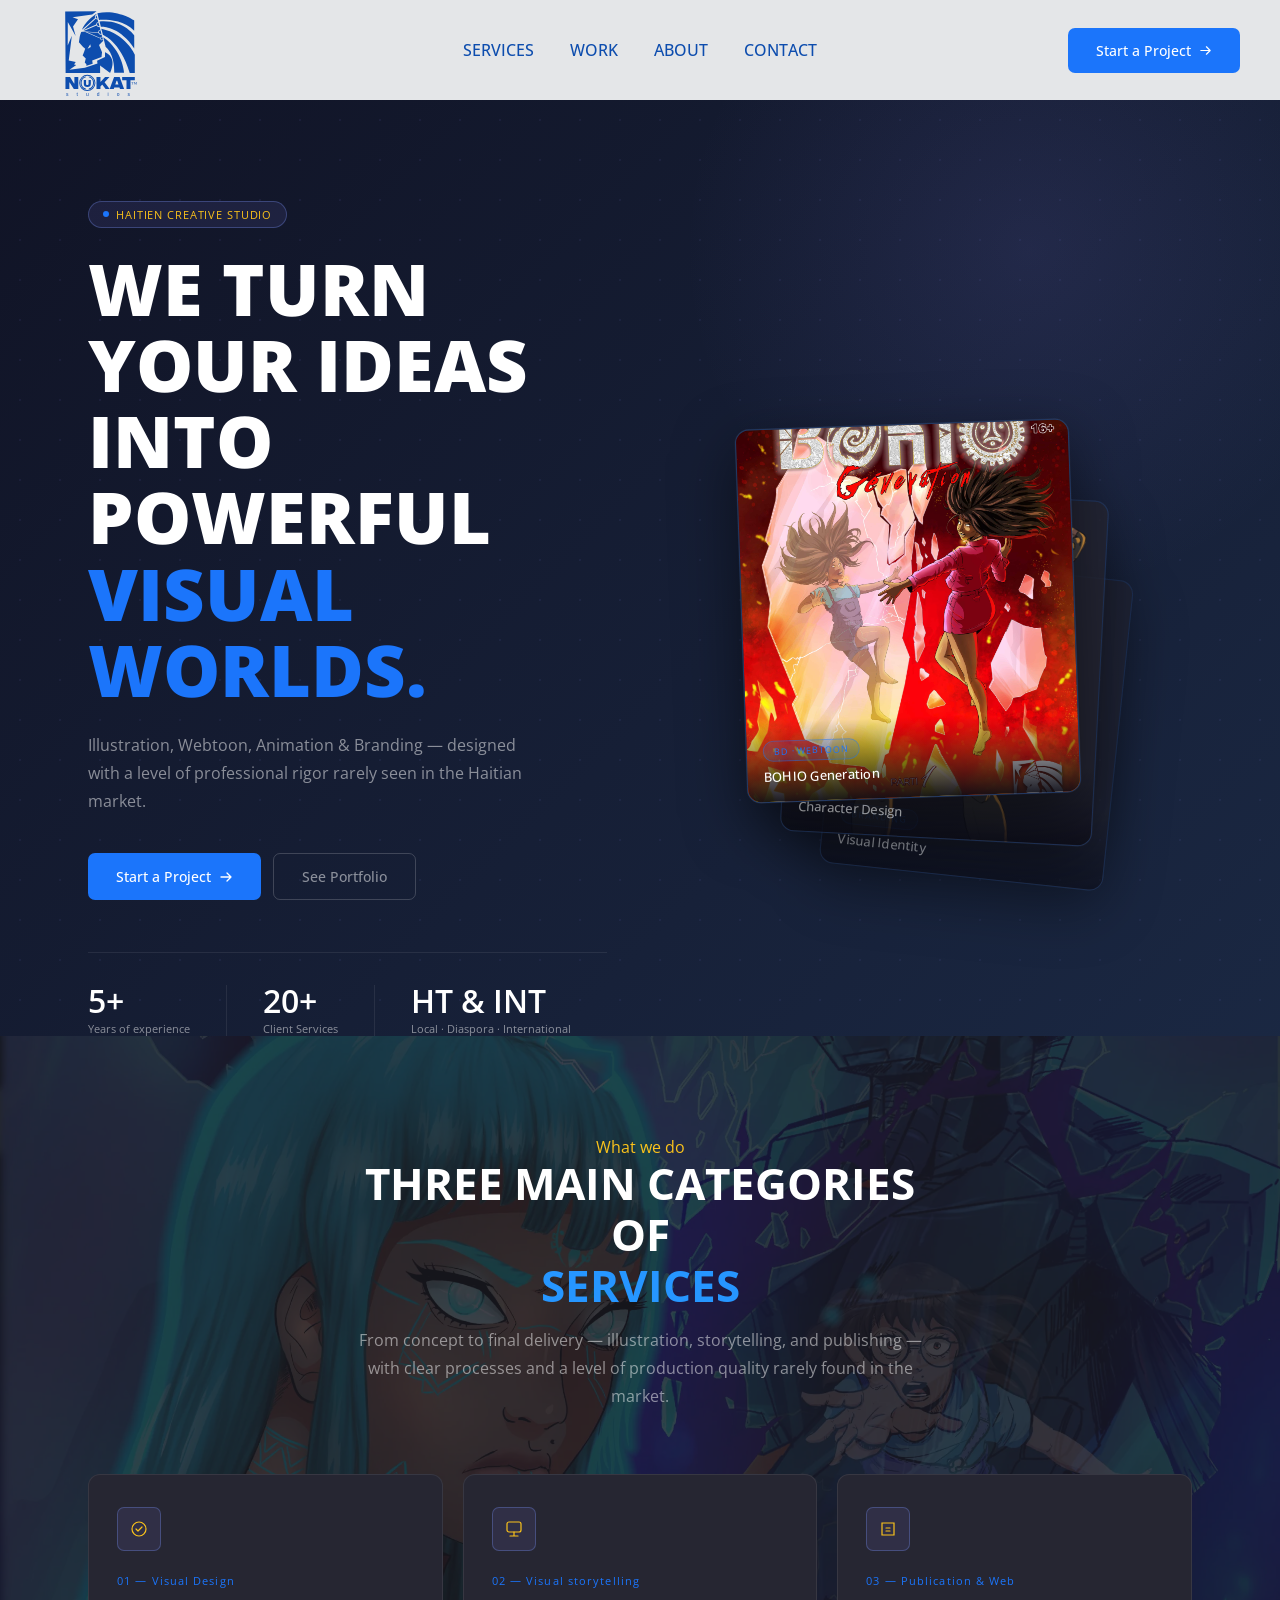
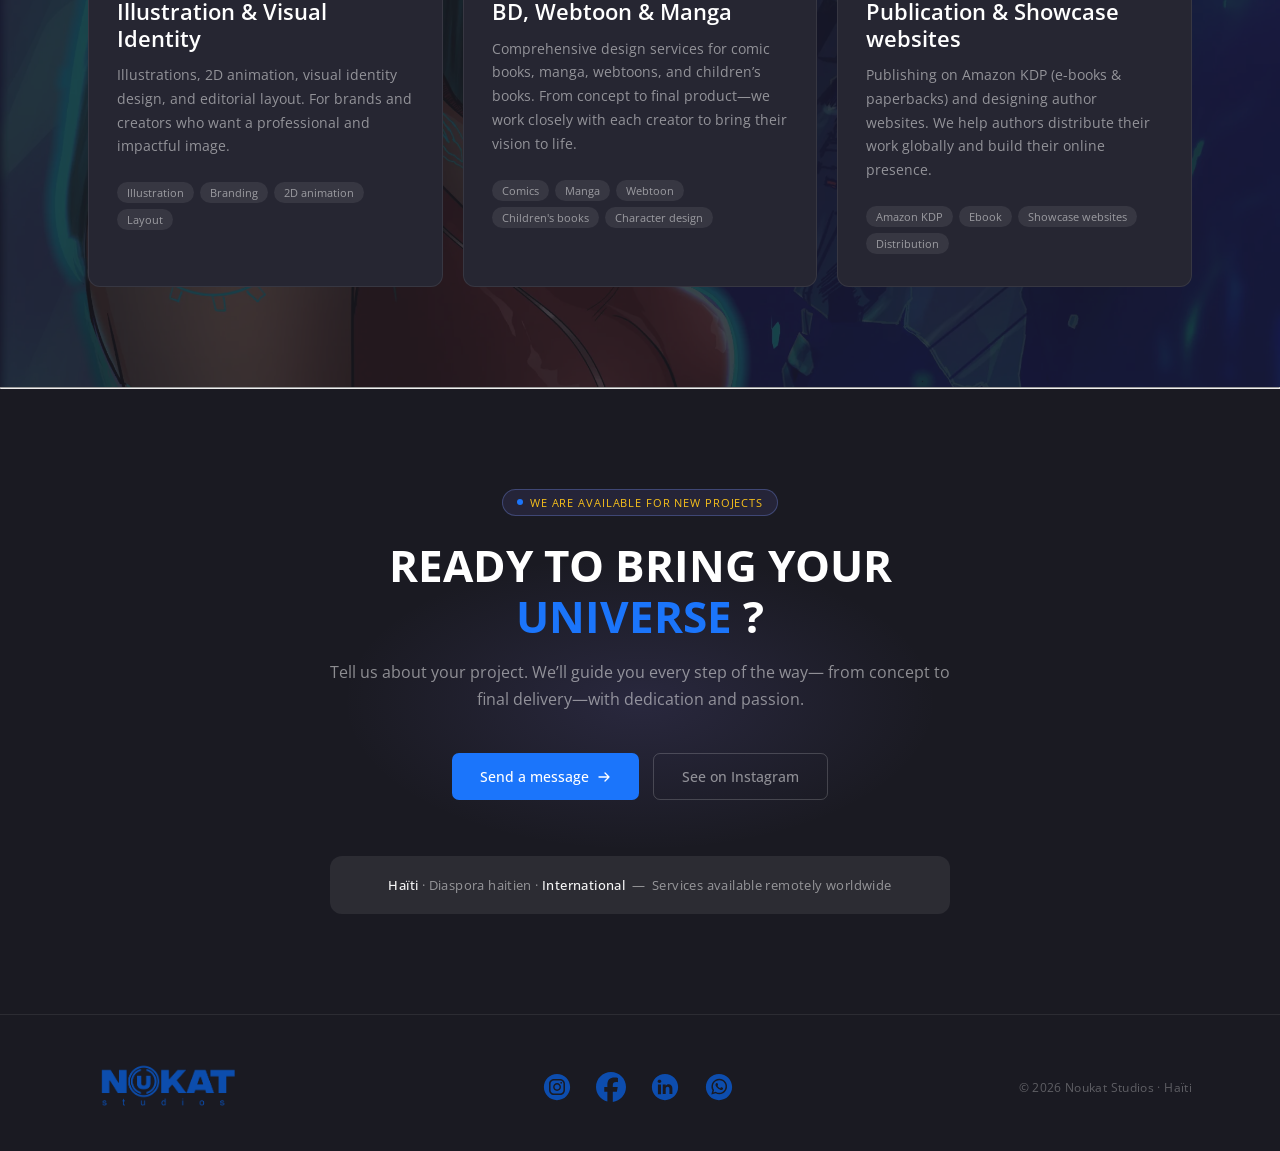
==== commit 3549526a: "Update index.html" ====
--- a/index.html
+++ b/index.html
@@ -336,7 +336,7 @@
                 </div>
                 <h2 class="title-lg">
                     Ready to bring your
-                  <span class="accent italic">Universe</span> ?
+                  <span class="accent bold">Universe</span> ?
                 </h2>
                 <p class="cta-sub">
                     Tell us about your project. We’ll guide you every step of the way—
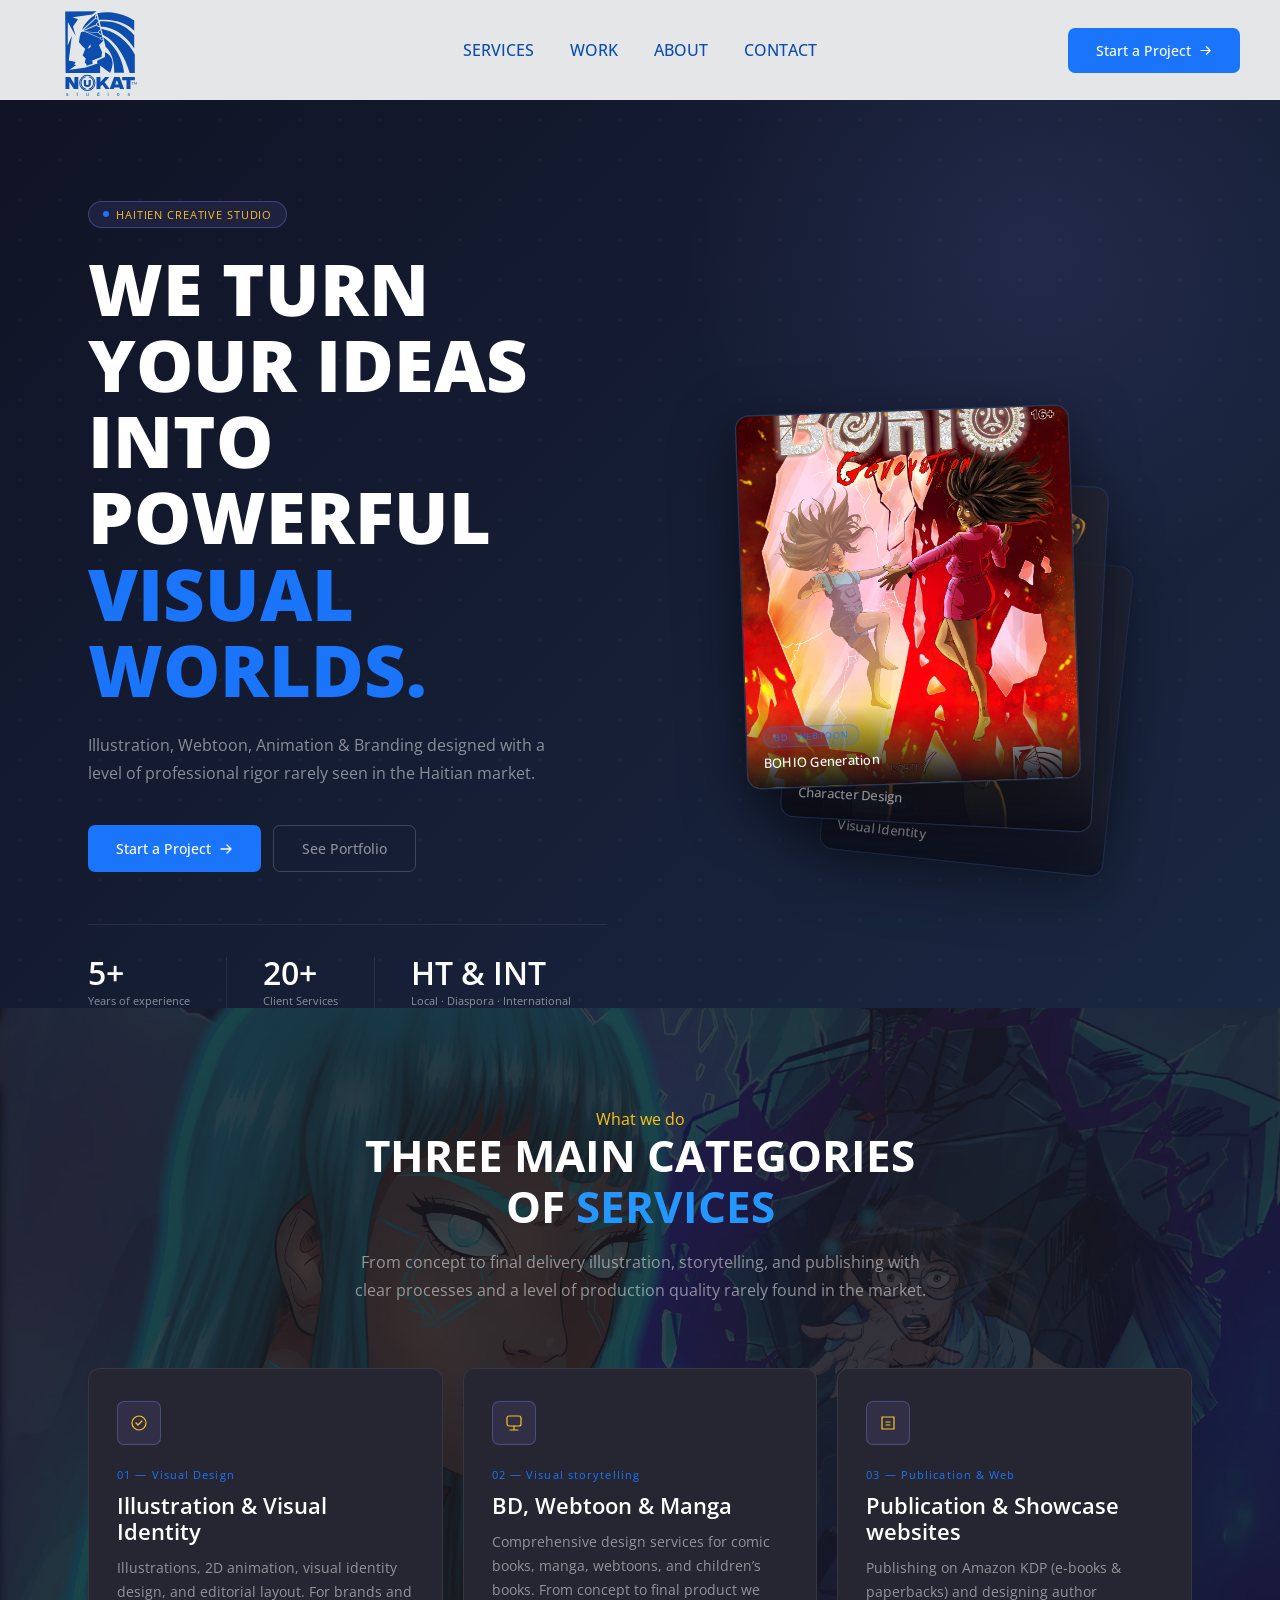
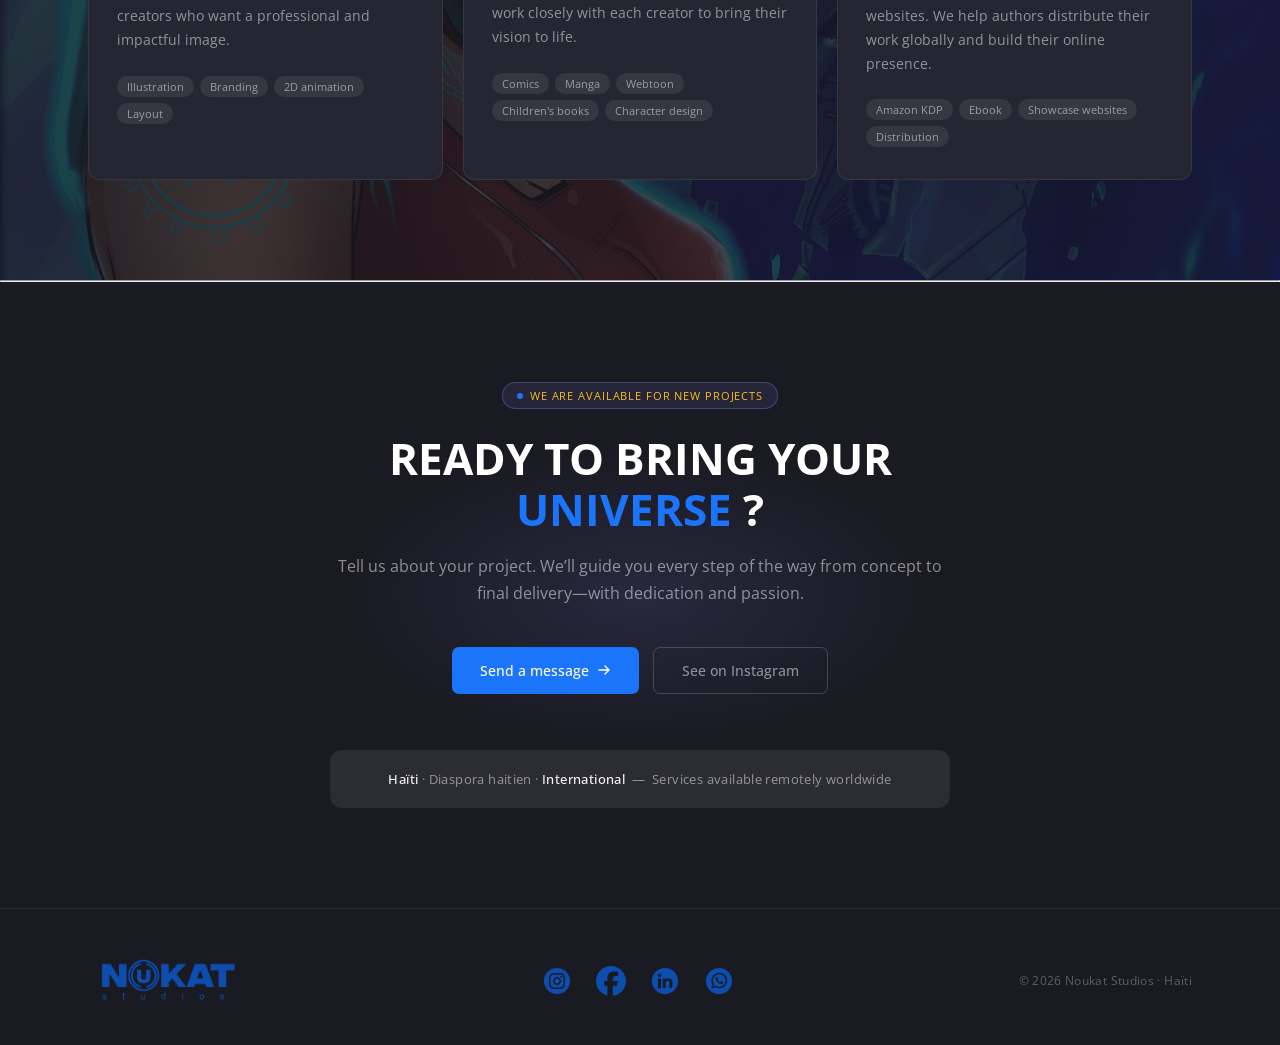
==== commit 1f908acb: "Update index.html" ====
--- a/index.html
+++ b/index.html
@@ -39,7 +39,7 @@
                    CENTRE — Liens desktop 
                  ========================== -->
             <ul class="nav-links">
-                <li><a href="#services">Services</a></li>
+                <li><a href="index.html">Services</a></li>
                 <li><a href="portfolio.html">Work</a></li>
                 <li><a href="about.html">About</a></li>
                 <li><a href="contact.html">Contact</a></li>
@@ -131,13 +131,13 @@
                         </h1>
         
                         <p class="hero-sub">
-                            Illustration, Webtoon, Animation & Branding —
+                            Illustration, Webtoon, Animation & Branding
                             designed with a level of professional rigor
                             rarely seen in the Haitian market.
                         </p>
         
                         <div class="hero-btns">
-                            <a href="#" class="btn btn-primary">
+                            <a href="contact.html" class="btn btn-primary">
                                 Start a Project
                                 <svg width="14" height="14" viewBox="0 0 14 14" fill="none">
                                     <path d="M2 7h10M8 3l4 4-4 4"
@@ -145,7 +145,7 @@
                                       stroke-linecap="round" stroke-linejoin="round"/>
                                 </svg>
                             </a>
-                            <a href="#" class="btn btn-ghost">See Portfolio</a>
+                            <a href="portfolio.html" class="btn btn-ghost">See Portfolio</a>
                         </div>
         
                         <div class="hero-stats">
@@ -223,12 +223,12 @@
                 <div class="section-header">
                     <p class="section-label">What we do</p>
                     <h2 class="title-lg">
-                        Three main categories of <br>
-                        <span class="accent-italic">Services</span>
+                        Three main categories <br>
+                        of <span class="accent-italic">Services</span>
                     </h2>
                     <p class="section-desc">
-                        From concept to final delivery — illustration, storytelling, 
-                        and publishing — with clear processes and a level 
+                        From concept to final delivery illustration, storytelling, 
+                        and publishing with clear processes and a level 
                         of production quality rarely found in the market.
                     </p>
                 </div>
@@ -278,7 +278,7 @@
 
     <p class="service-desc">
         Comprehensive design services for comic books, manga, webtoons, and children’s books.
-        From concept to final product—we work closely with each creator
+        From concept to final product we work closely with each creator
         to bring their vision to life.
     </p>
 
@@ -339,7 +339,7 @@
                   <span class="accent bold">Universe</span> ?
                 </h2>
                 <p class="cta-sub">
-                    Tell us about your project. We’ll guide you every step of the way—
+                    Tell us about your project. We’ll guide you every step of the way
                     from concept to final delivery—with dedication and passion.
                 </p>
                 <div class="cta-btns">
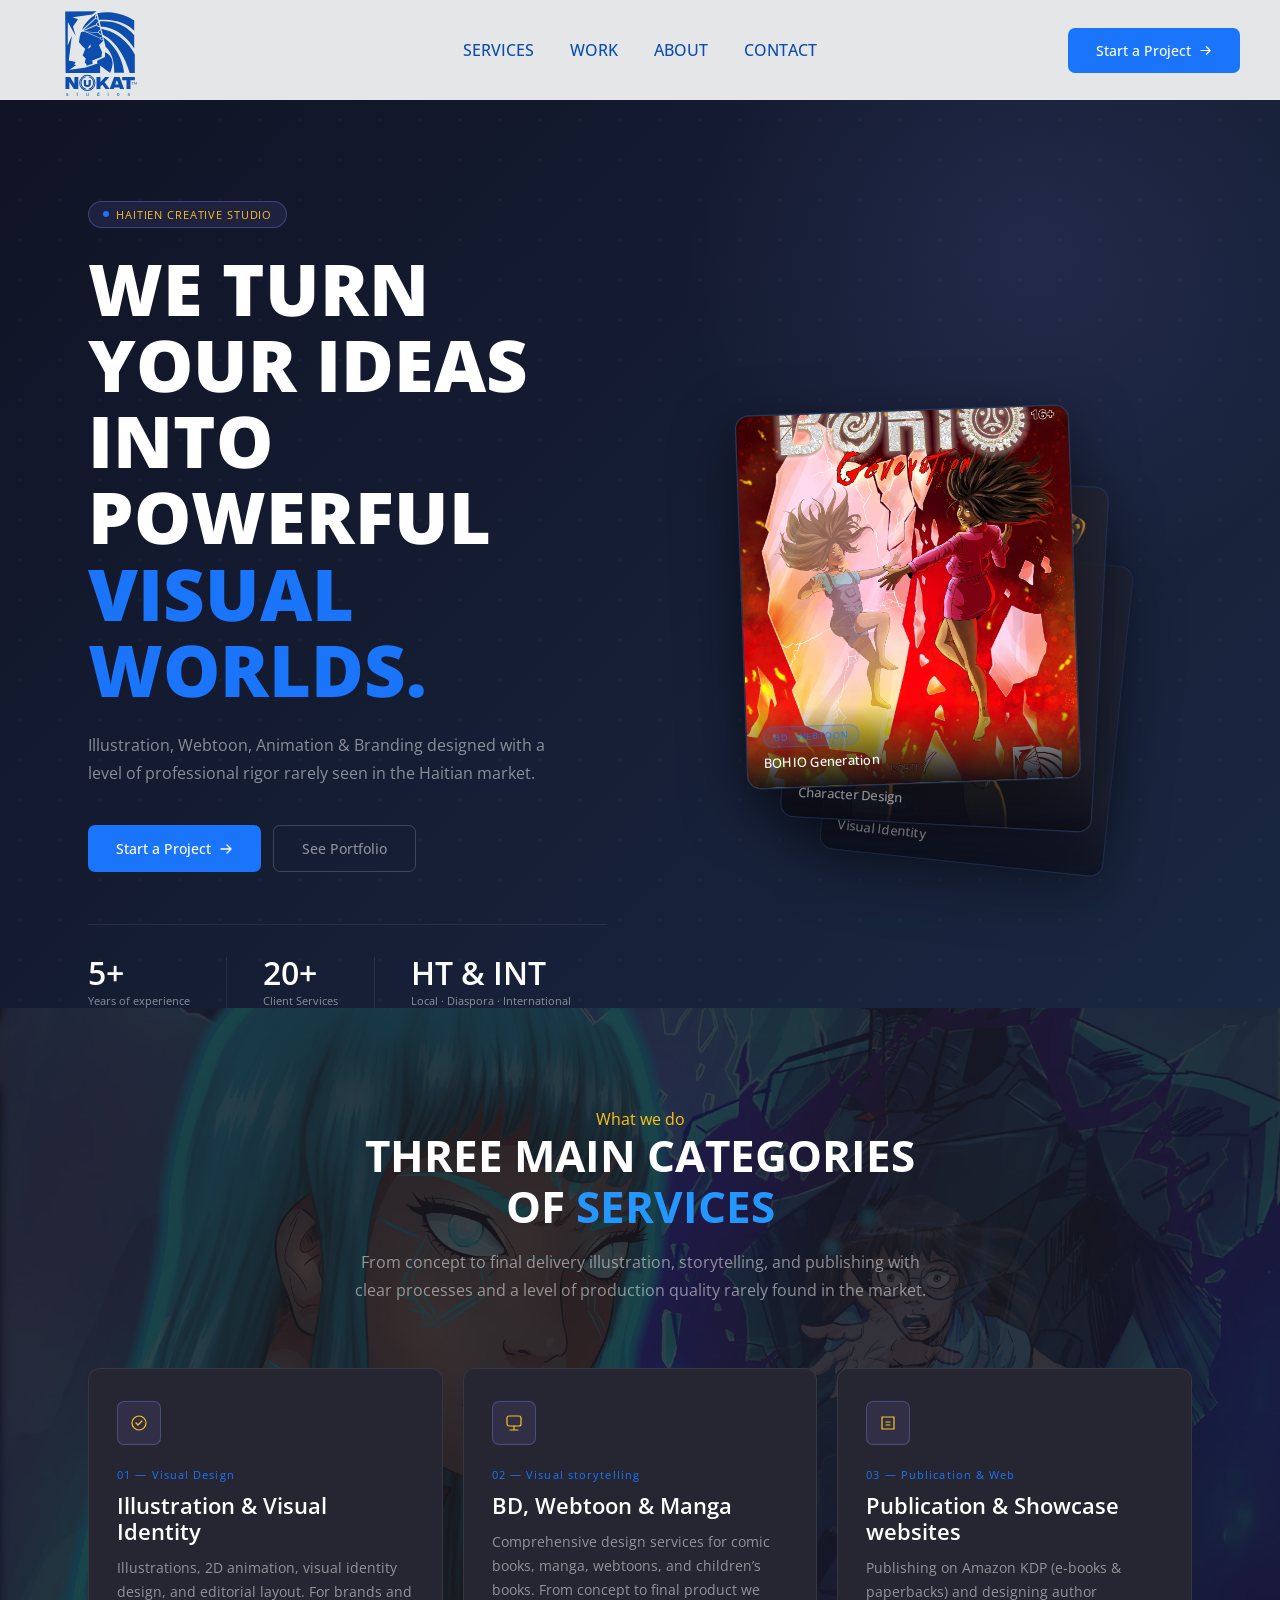
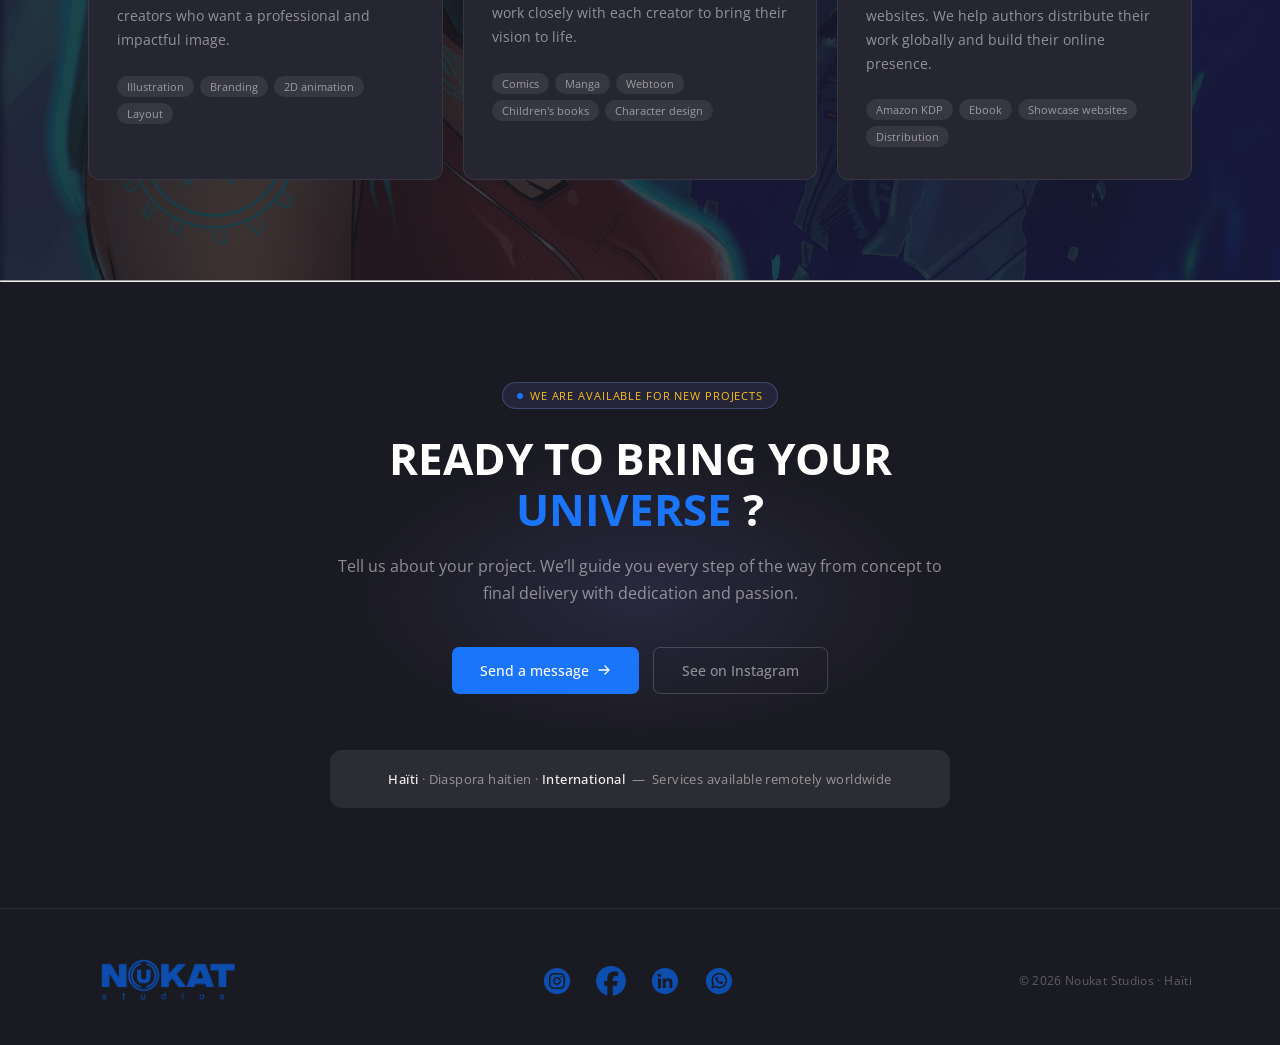
==== commit 120eb42f: "Update index.html" ====
--- a/index.html
+++ b/index.html
@@ -340,7 +340,7 @@
                 </h2>
                 <p class="cta-sub">
                     Tell us about your project. We’ll guide you every step of the way
-                    from concept to final delivery—with dedication and passion.
+                    from concept to final delivery with dedication and passion.
                 </p>
                 <div class="cta-btns">
                   <a href="mailto:contact@noukatstudios.com" class="btn btn-primary">
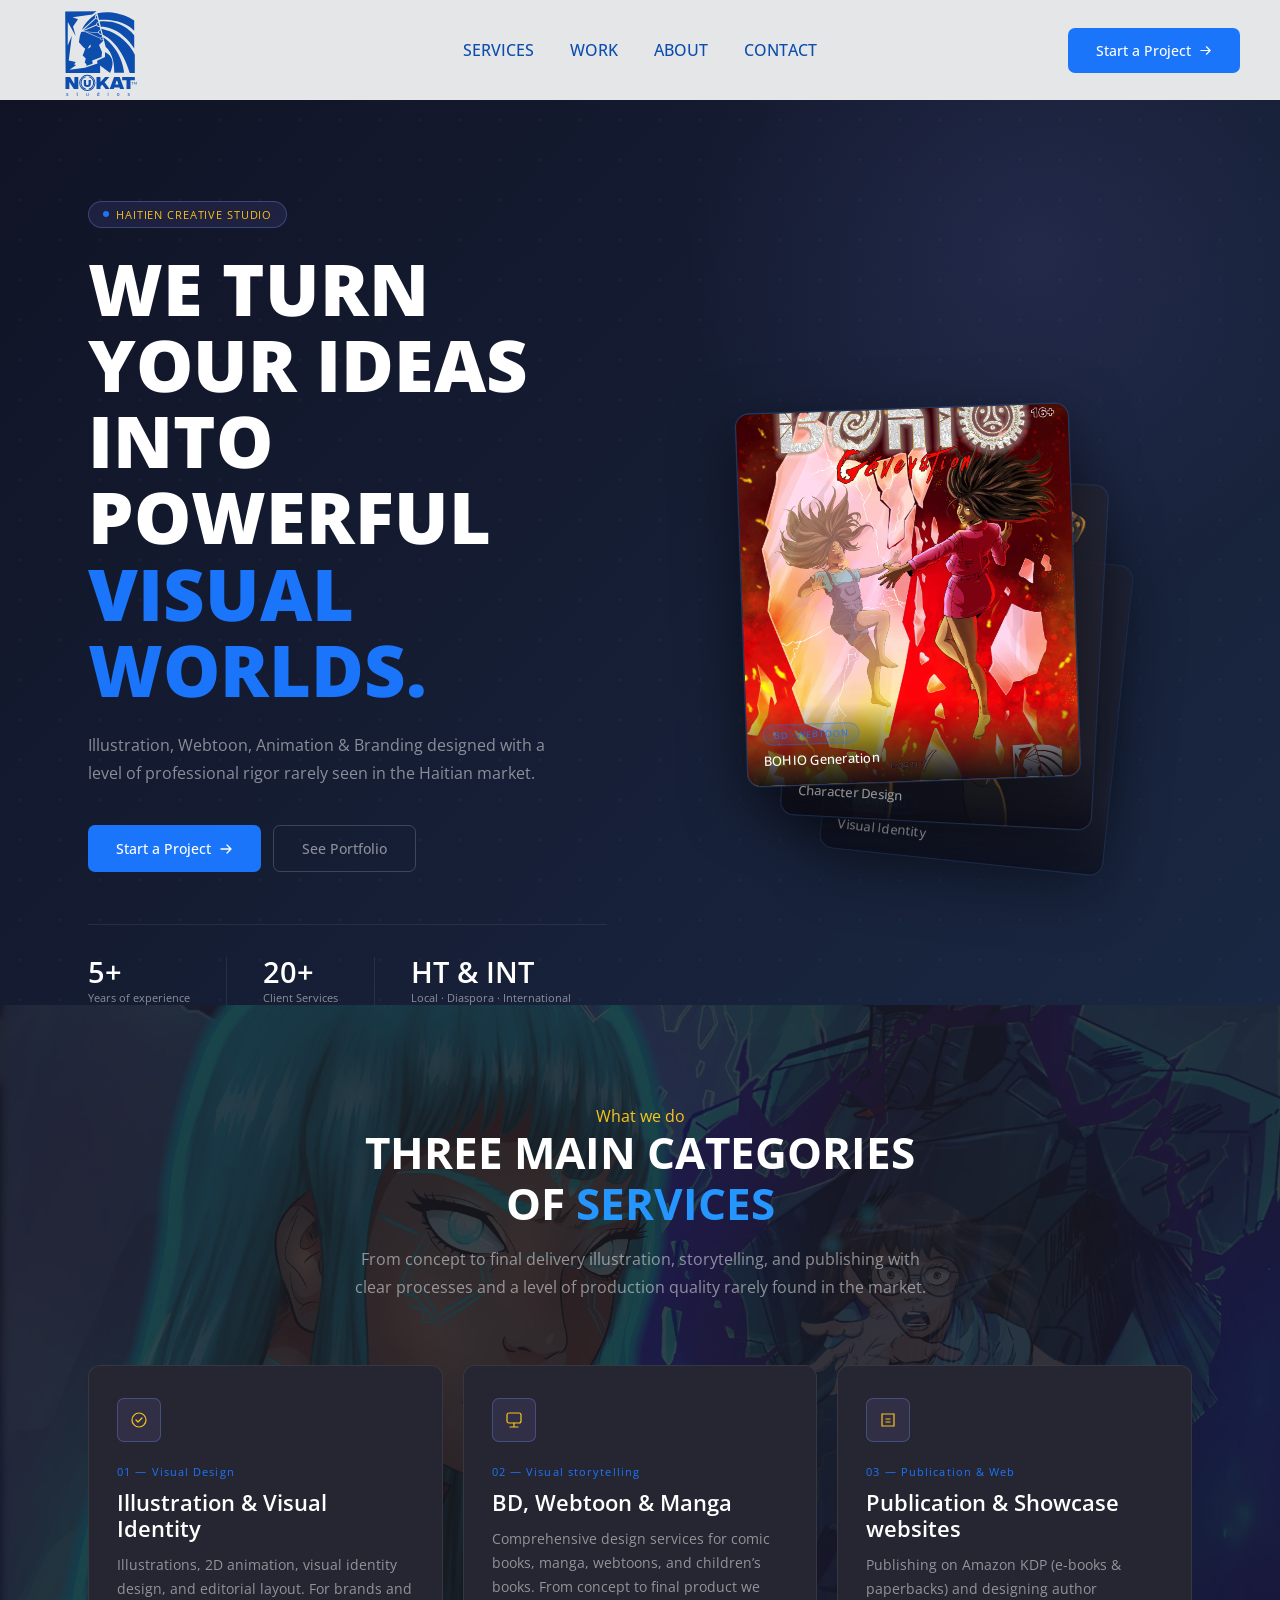
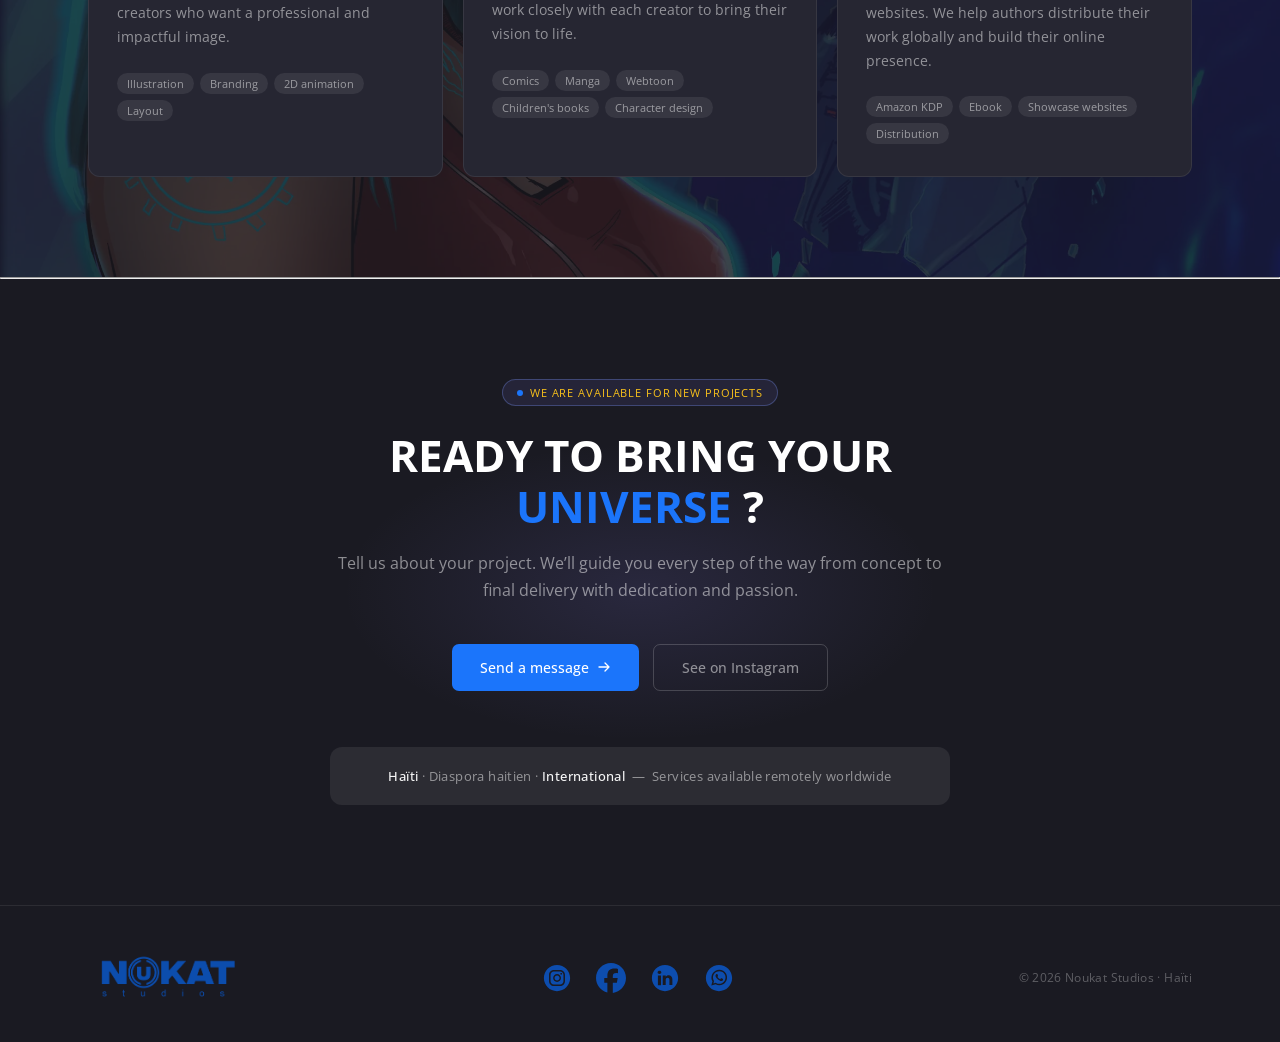
==== commit f67e9a0d: "Update index.html" ====
--- a/index.html
+++ b/index.html
@@ -65,8 +65,8 @@
             <!-- SIDEBAR MOBILE -->
             <ul class="sidebar">
                 <li class="close-btn" onclick="closeMenu()">✕</li>
-                <li><a href="#services">Services</a></li>
-                <li><a href="portfolio.html">Portfolio</a></li>
+                <li><a href="index.html">Services</a></li>
+                <li><a href="portfolio.html">Work</a></li>
                 <li><a href="about.html">About</a></li>
                 <li><a href="contact.html">Contact</a></li>
             </ul>
--- a/css/stylesnoukat.css
+++ b/css/stylesnoukat.css
@@ -110,8 +110,13 @@
 .menu-icon {
     font-size: 2.5rem;
     cursor: pointer;
-    display: none; /*  cache sur desktop */
-    color: #0d4dae;
+    display: none;          /* caché sur desktop */
+    color: var(--accent);   /* ← #1b75fb — cohérent avec la charte */
+    transition: color 0.2s ease;
+}
+
+.menu-icon:hover {
+    color: #2696ff;         /* légèrement plus clair au hover */
 }
 
 /* SIDEBAR MOBILE */
@@ -267,13 +272,11 @@
 
 /* MOBILE — désactive la vidéo sur petit écran
    pour économiser la bande passante */
-@media (max-width: 768px) {
-    .hero-video {
-        display: none;
-    }
-
-    .hero-video-bg {
-        background: var(--bg);
+@media (max-width: 600px) {
+    .hero-video-bg video {
+        /* La vidéo reste visible mais on peut
+           l'alléger avec une version compressée */
+        object-position: 30% center; /* cadre mieux sur mobile */
     }
 }
 
@@ -418,7 +421,7 @@
 }
 
 .stat-num {
-    font-size: 32px;
+    font-size: 29px;
     font-weight: 600;
     color: var(--white);
     line-height: 1;
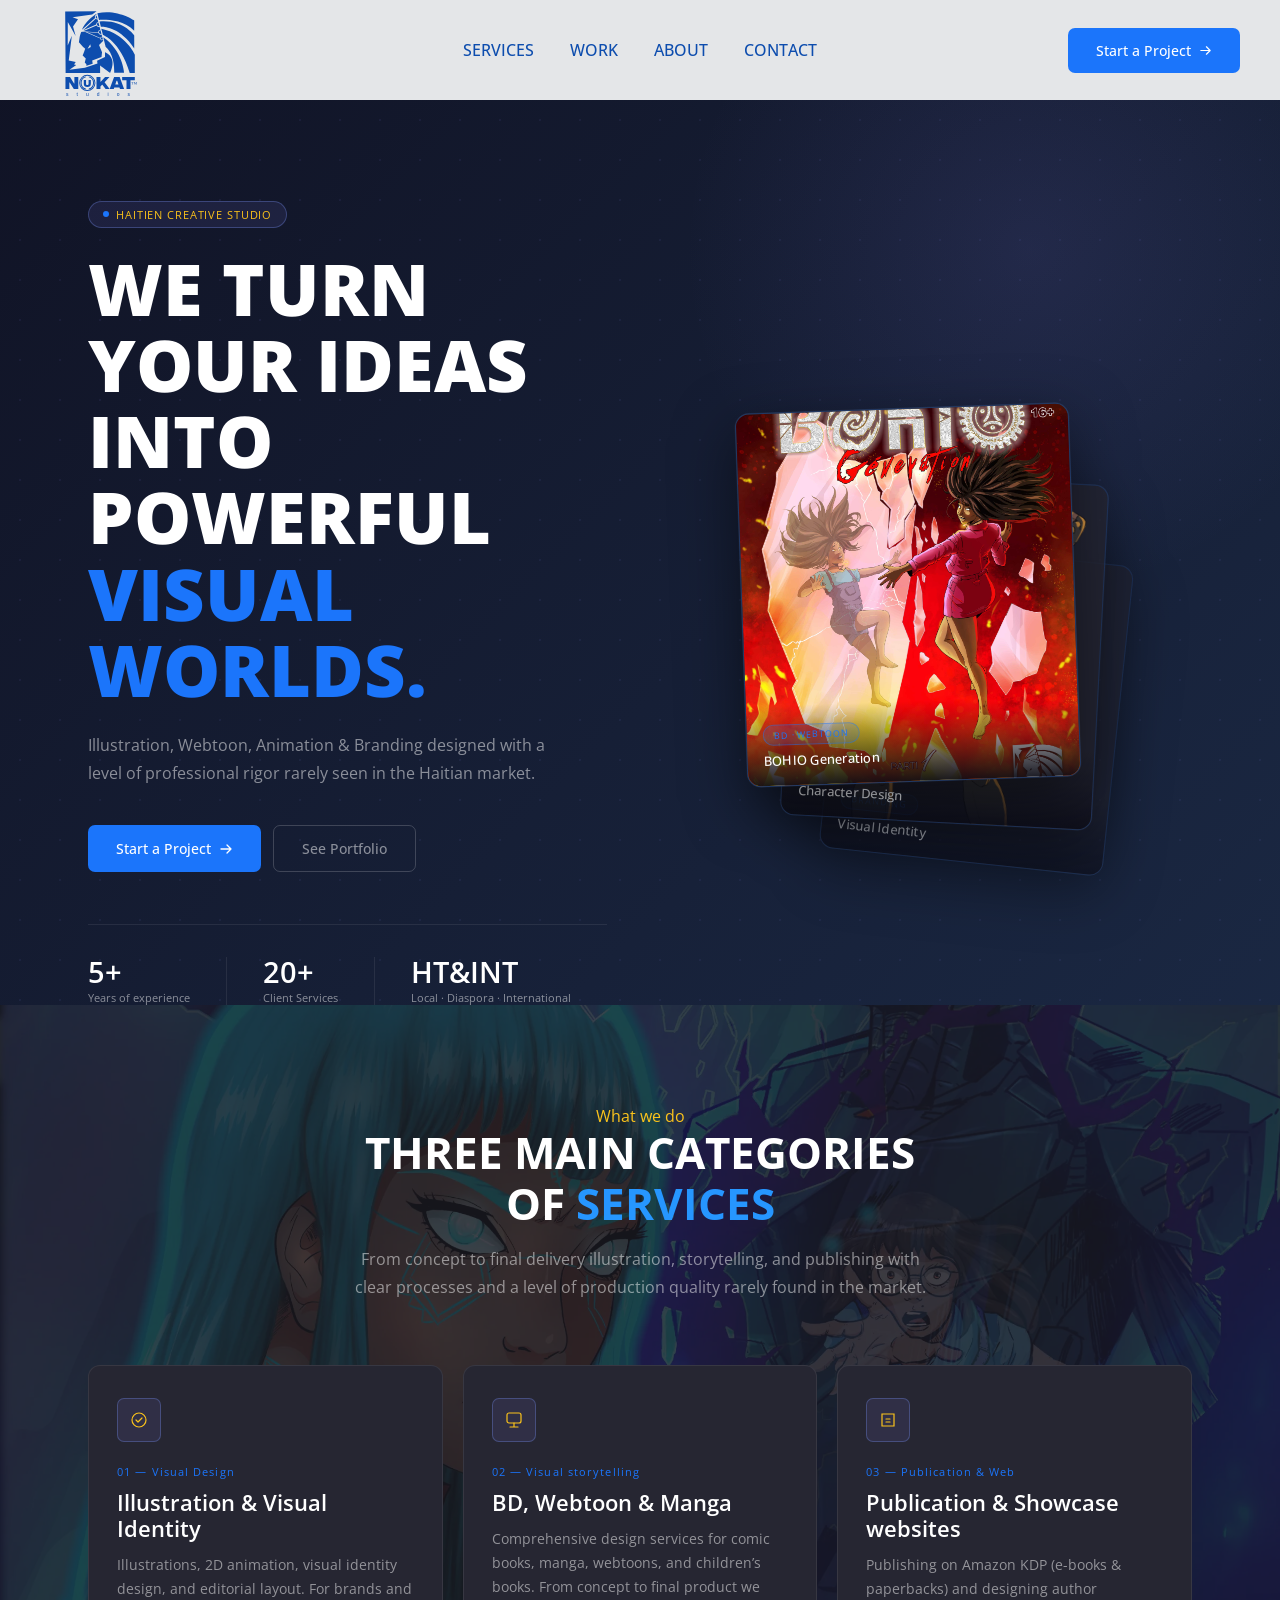
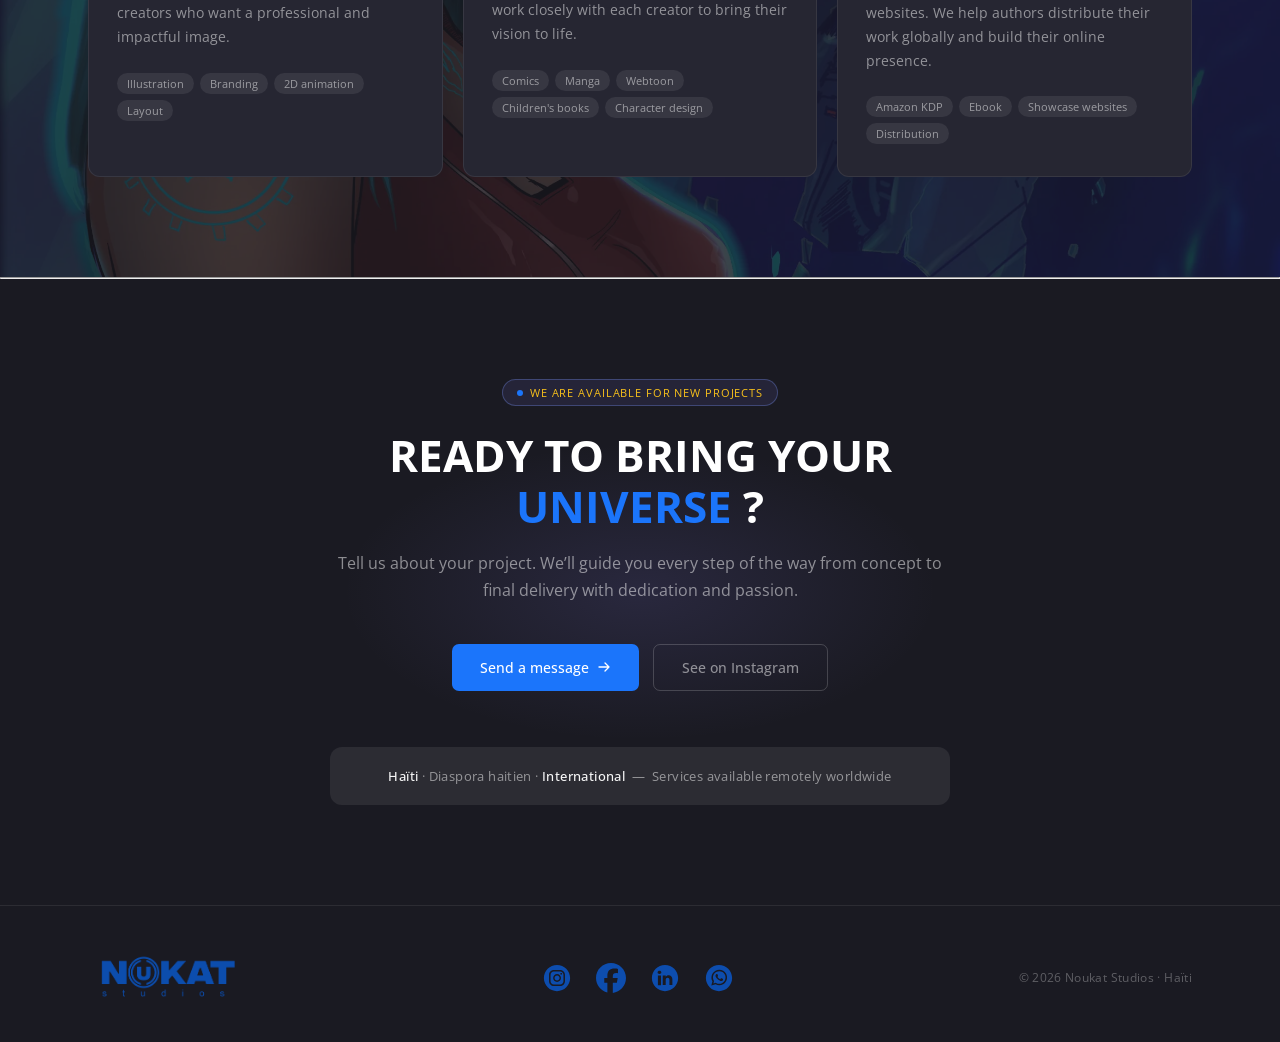
==== commit 6324d0fe: "Update index.html" ====
--- a/index.html
+++ b/index.html
@@ -158,7 +158,7 @@
                                 <div class="stat-label">Client Services</div>
                             </div>
                             <div class="stat">
-                                <div class="stat-num">HT &amp; INT</div>
+                                <div class="stat-num">HT&amp;INT</div>
                                 <div class="stat-label">Local · Diaspora · International</div>
                             </div>
                         </div>
--- a/css/stylesnoukat.css
+++ b/css/stylesnoukat.css
@@ -4,6 +4,7 @@
     --bg2:        #22222b;
     --bg3:        #262632;
     --accent:     #1b75fb;
+    --noukatblue: #0d4dae;
     --accent-dim: rgba(127, 119, 221, 0.12);
     --accent-mid: rgba(112, 139, 228, 0.35);
     --white:      #ffffff;
@@ -111,7 +112,7 @@
     font-size: 2.5rem;
     cursor: pointer;
     display: none;          /* caché sur desktop */
-    color: var(--accent);   /* ← #1b75fb — cohérent avec la charte */
+    color: var(--noukatblue);   /* ← cohérent avec la charte */
     transition: color 0.2s ease;
 }
 
@@ -121,46 +122,37 @@
 
 /* SIDEBAR MOBILE */
 .sidebar {
-    position: fixed;
-    top: 0;
-    right: -100%; /* chache par defaut */
-    height: 100vh;
-    width: 250px;
-
-    background-color: #2696ff;
-    backdrop-filter: blur(10px);
-
-    display: flex;
-    flex-direction: column;
-    padding: 2rem;
-    gap: 2rem;
-
-    transition: 0.3s;
-    z-index: 999;
-}
-
-.sidebar li {
-    text-decoration: none;
-    list-style: none;
+  position: fixed;
+  top: 0;
+  right: -100%;
+  height: 100vh;
+  width: 250px;
+  background-color: #1b75fb;
+  display: flex;
+  flex-direction: column;
+  padding: 2rem;
+  gap: 2rem;
+  transition: 0.3s;
+  z-index: 1001;
+  list-style: none;
 }
 
 .sidebar a {
-    text-decoration: none;
-    text-transform: uppercase;
-    color: #b3e4ff;
-    font-size: 1.8rem;
-}
-
-/* BOUTON CLOSE */
+  text-decoration: none;
+  color: #fff;
+  font-size: 1.4rem;
+  text-transform: uppercase;
+}
+
 .close-btn {
-    font-size: 2rem;
-    cursor: pointer;
-    align-self: flex-end;
-    color: #b3e4ff;
-}
-
-.sidebar li a:hover {
-    color: #0d4dae;
+  font-size: 2rem;
+  cursor: pointer;
+  align-self: flex-end;
+  color: #fff;
+}
+
+.sidebar li a:hover { 
+    opacity: 0.7; 
 }
 
 
